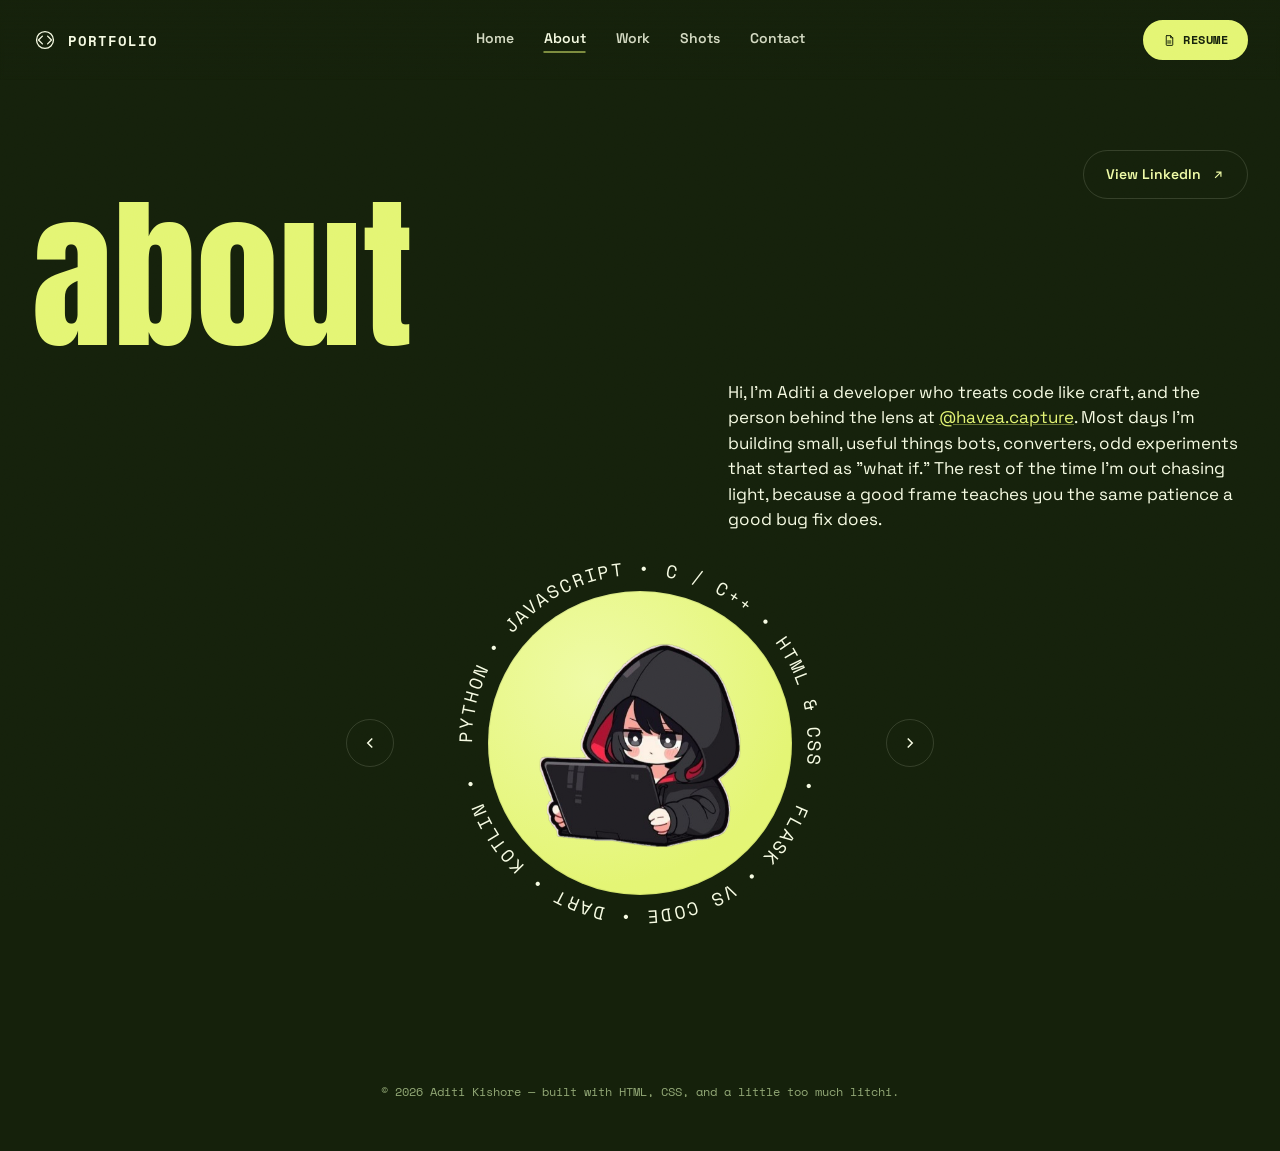
==== about.html @ 103d7bc3 "organised everything" ====
<!DOCTYPE html>
<html lang="en">
<head>
<meta charset="UTF-8">
<meta name="viewport" content="width=device-width, initial-scale=1.0">
<link rel="icon" type="image/x-icon" href="assets/img/meh.png">
<link rel="preconnect" href="https://fonts.googleapis.com">
<link rel="preconnect" href="https://fonts.gstatic.com" crossorigin>
<link href="https://fonts.googleapis.com/css2?family=Anton&family=Space+Grotesk:wght@400;500;600;700&family=Space+Mono:wght@400;700&display=swap" rel="stylesheet">
<link rel="stylesheet" href="assets/css/style.css">
<title>About</title>
</head>
<body>

<div class="grain" aria-hidden="true"></div>

<nav class="topnav">
  <div class="topnav__mark">
    <svg viewBox="0 0 40 40" fill="none"><circle cx="20" cy="20" r="13" stroke="currentColor" stroke-width="2"/><path d="M16 14 L10 20 L16 26 M24 14 L30 20 L24 26" stroke="currentColor" stroke-width="2" stroke-linecap="round" stroke-linejoin="round"/></svg>
    PORTFOLIO
  </div>
  <div class="topnav__links">
    <a href="index.html">Home</a>
    <a href="about.html" class="is-active">About</a>
    <a href="work.html">Work</a>
    <a href="shots.html">Shots</a>
    <a href="contact.html">Contact</a>
  </div>
  <div class="topnav__socials">
    <a class="btn-resume" href="https://docs.google.com/document/d/1r7RKOlferRYBcxTn3H1JUJdwgSfhiVLM/edit?usp=sharing&ouid=114316659286114498725&rtpof=true&sd=true" target="_blank" rel="noopener" aria-label="Open Resume">
      <svg viewBox="0 0 24 24" fill="none" stroke="currentColor" stroke-width="1.8" stroke-linecap="round" stroke-linejoin="round"><path d="M7 3h7l4 4v13a1 1 0 0 1-1 1H7a1 1 0 0 1-1-1V4a1 1 0 0 1 1-1Z"/><path d="M14 3v4h4"/><path d="M8.5 13h6M8.5 16.5h6"/></svg>
      <span>Resume</span>
    </a>
  </div>
</nav>

<!-- ============ ABOUT ============ -->
<section class="section section--first" id="about">
  <div class="wrap">
    <div class="about__top reveal">
      <h1 class="section__title">about</h1>
      <a class="btn-pill btn-pill--light" href="https://www.linkedin.com/in/aditi-kishore-729836320/" target="_blank" rel="noopener">
        View LinkedIn
        <svg viewBox="0 0 24 24" fill="none" stroke="currentColor" stroke-width="2"><path d="M7 17 17 7M9 7h8v8"/></svg>
      </a>
    </div>

    <p class="about__bio reveal">
      Hi, I'm Aditi a developer who treats code like craft, and the person behind the lens at
      <a href="https://www.instagram.com/havea.capture/" target="_blank" rel="noopener">@havea.capture</a>.
      Most days I'm building small, useful things bots, converters, odd experiments that started as
      "what if." The rest of the time I'm out chasing light, because a good frame teaches you the same
      patience a good bug fix does.
    </p>

    <div class="wheel-block reveal">
      <div class="wheel-arrow">
        <button class="icon-btn" onclick="toggleWheel('stack')" aria-label="Show stack">
          <svg viewBox="0 0 24 24" fill="none" stroke="currentColor" stroke-width="2"><path d="M15 18l-6-6 6-6"/></svg>
        </button>
      </div>

      <div class="wheel">
        <svg class="wheel__ring" viewBox="0 0 300 300">
          <defs><path id="ringpath" d="M 150,150 m -120,0 a 120,120 0 1,1 240,0 a 120,120 0 1,1 -240,0"/></defs>
          <text>
            <textPath id="ringtext" href="#ringpath" startOffset="0%">
              PYTHON &#x2022; JAVASCRIPT &#x2022; C / C++ &#x2022; HTML &amp; CSS &#x2022; FLASK &#x2022; VS CODE &#x2022; DART &#x2022; KOTLIN &#x2022;
            </textPath>
          </text>
        </svg>
        <div class="wheel__disc">
          <div class="wheel__icon" id="iconStack">
            <img src="assets/img/laptop.png" alt="Tech stack">
          </div>
          <div class="wheel__icon hidden" id="iconGear">
            <img src="assets/img/cameralogo.png" alt="Camera gear">
          </div>
        </div>
      </div>

      <div class="wheel-arrow">
        <button class="icon-btn" onclick="toggleWheel('gear')" aria-label="Show gear">
          <svg viewBox="0 0 24 24" fill="none" stroke="currentColor" stroke-width="2"><path d="M9 18l6-6-6-6"/></svg>
        </button>
      </div>
    </div>

    <div class="skills-pills" id="skillsPills">
      <div class="pills-group" id="pillsStack">
        <span>PYTHON</span><span>JAVASCRIPT</span><span>C / C++</span><span>HTML &amp; CSS</span><span>FLASK</span><span>VS CODE</span><span>DART</span><span>KOTLIN</span>
      </div>
      <div class="pills-group hidden" id="pillsGear">
        <span>CAMERA BODY</span><span>PRIME LENS</span><span>MANUAL FILM CAM</span><span>TRIPOD</span><span>EDITING SUITE</span><span>SNAPSEED</span>
      </div>
    </div>

  </div>
</section>

<footer>
  &copy; <span id="year"></span> Aditi Kishore &mdash; built with HTML, CSS, and a little too much litchi.
</footer>

<nav class="bottom-nav" aria-label="Mobile navigation">
  <a href="index.html" class="bottom-nav__item" data-page="home"><svg viewBox="0 0 24 24" fill="none" stroke="currentColor" stroke-width="1.8" stroke-linecap="round" stroke-linejoin="round"><path d="M3 11.5 12 4l9 7.5"/><path d="M5.5 10v9a1 1 0 0 0 1 1H9.5a1 1 0 0 0 1-1v-4.5h5V19a1 1 0 0 0 1 1h3a1 1 0 0 0 1-1v-9"/></svg><span>Home</span></a>
  <a href="about.html" class="bottom-nav__item is-active" data-page="about"><svg viewBox="0 0 24 24" fill="none" stroke="currentColor" stroke-width="1.8" stroke-linecap="round" stroke-linejoin="round"><circle cx="12" cy="8" r="3.5"/><path d="M4.5 20c1-3.6 4.2-6 7.5-6s6.5 2.4 7.5 6"/></svg><span>About</span></a>
  <a href="work.html" class="bottom-nav__item" data-page="work"><svg viewBox="0 0 24 24" fill="none" stroke="currentColor" stroke-width="1.8" stroke-linecap="round" stroke-linejoin="round"><rect x="3" y="7.5" width="18" height="12" rx="2"/><path d="M8.5 7.5V6a2 2 0 0 1 2-2h3a2 2 0 0 1 2 2v1.5"/><path d="M3 12.5h18"/></svg><span>Work</span></a>
  <a href="shots.html" class="bottom-nav__item" data-page="shots"><svg viewBox="0 0 24 24" fill="none" stroke="currentColor" stroke-width="1.8" stroke-linecap="round" stroke-linejoin="round"><rect x="3" y="7" width="18" height="13" rx="2"/><circle cx="12" cy="13.5" r="3.5"/><path d="M8.5 7 10 4.5h4L15.5 7"/></svg><span>Shots</span></a>
  <a href="contact.html" class="bottom-nav__item" data-page="contact"><svg viewBox="0 0 24 24" fill="none" stroke="currentColor" stroke-width="1.8" stroke-linecap="round" stroke-linejoin="round"><rect x="3" y="5" width="18" height="14" rx="2"/><path d="m4 6.5 8 6 8-6"/></svg><span>Contact</span></a>
  <a href="https://docs.google.com/document/d/1r7RKOlferRYBcxTn3H1JUJdwgSfhiVLM/edit?usp=sharing&ouid=114316659286114498725&rtpof=true&sd=true" target="_blank" rel="noopener" class="bottom-nav__item bottom-nav__item--resume"><svg viewBox="0 0 24 24" fill="none" stroke="currentColor" stroke-width="1.8" stroke-linecap="round" stroke-linejoin="round"><path d="M7 3h7l4 4v13a1 1 0 0 1-1 1H7a1 1 0 0 1-1-1V4a1 1 0 0 1 1-1Z"/><path d="M14 3v4h4"/><path d="M8.5 13h6M8.5 16.5h6"/></svg><span>Resume</span></a>
</nav>

<script src="assets/js/main.js"></script>
</body>
</html>
---- assets/css/style.css ----
:root{
  --ink:#15210B;
  --ink-soft:#1D2C12;
  --ink-line:rgba(246,251,227,0.14);
  --lime:#E4F574;
  --lime-pale:#EFFBA6;
  --cream:#F6FBE3;
  --sage:#92A876;
  --radius-lg:28px;
  --radius-md:16px;
  --maxw:1280px;
  --ease:cubic-bezier(.16,.84,.32,1);
  --bottom-nav-h:76px;
}

*{box-sizing:border-box;}
html{scroll-behavior:smooth;}
body{
  margin:0;
  background:var(--ink);
  color:var(--cream);
  font-family:'Space Grotesk',sans-serif;
  font-size:16px;
  line-height:1.5;
  overflow-x:hidden;
}
h1,h2,h3{margin:0;font-family:'Anton',sans-serif;font-weight:400;letter-spacing:0.5px;text-transform:lowercase;}
p{margin:0;}
a{color:inherit;text-decoration:none;}
ul{margin:0;padding:0;list-style:none;}
button{font-family:inherit;border:none;background:none;cursor:pointer;color:inherit;}
img{max-width:100%;display:block;}

.mono{font-family:'Space Mono',monospace;}

/* ---------- focus ---------- */
a:focus-visible, button:focus-visible{
  outline:2px solid var(--lime);
  outline-offset:3px;
  border-radius:4px;
}

/* ---------- grain overlay ---------- */
.grain{
  position:fixed;inset:0;pointer-events:none;z-index:999;opacity:0.05;mix-blend-mode:overlay;
  background-image:url("data:image/svg+xml,%3Csvg xmlns='http://www.w3.org/2000/svg' width='120' height='120'%3E%3Cfilter id='n'%3E%3CfeTurbulence type='fractalNoise' baseFrequency='0.9' numOctaves='2' stitchTiles='stitch'/%3E%3C/filter%3E%3Crect width='100%25' height='100%25' filter='url(%23n)'/%3E%3C/svg%3E");
}

/* ---------- layout helpers ---------- */
.wrap{max-width:var(--maxw);margin:0 auto;padding:0 32px;}
.eyebrow{
  display:inline-flex;align-items:center;gap:8px;
  font-family:'Space Mono',monospace;font-size:12px;letter-spacing:2px;text-transform:uppercase;
  color:var(--sage);
}
.cursor{display:inline-block;width:8px;height:14px;background:var(--lime);animation:blink 1.1s steps(2) infinite;}
@keyframes blink{50%{opacity:0;}}

.btn-pill{
  display:inline-flex;align-items:center;gap:10px;
  padding:13px 22px;border-radius:999px;
  border:1px solid currentColor;
  font-family:'Space Grotesk',sans-serif;font-weight:600;font-size:14px;
  transition:background .25s var(--ease), color .25s var(--ease);
  white-space:nowrap;
}
.btn-pill svg{width:14px;height:14px;flex:none;transition:transform .25s var(--ease);}
.btn-pill:hover svg{transform:translate(2px,-2px);}

.btn-pill--dark{color:var(--ink);border-color:var(--ink);}
.btn-pill--dark:hover{background:var(--ink);color:var(--lime-pale);}
.btn-pill--light{color:var(--lime-pale);border-color:var(--ink-line);}
.btn-pill--light:hover{background:var(--lime-pale);color:var(--ink);border-color:var(--lime-pale);}

.icon-btn{
  width:46px;height:46px;border-radius:50%;
  display:inline-flex;align-items:center;justify-content:center;
  border:1px solid currentColor;
  transition:transform .25s var(--ease), background .25s var(--ease), color .25s var(--ease);
}
.icon-btn svg{width:18px;height:18px;}
.icon-btn:hover{transform:translateY(-3px);}

/* ---------- reveal on scroll ---------- */
.reveal{opacity:0;transform:translateY(24px);transition:opacity .7s var(--ease), transform .7s var(--ease);}
.reveal.in-view{opacity:1;transform:translateY(0);}

@media (prefers-reduced-motion: reduce){
  .reveal{opacity:1;transform:none;transition:none;}
  .cursor{animation:none;}
  *{scroll-behavior:auto !important;}
}

/* ====================== NAV (top, desktop) ====================== */
.topnav{
  position:fixed;top:0;left:0;right:0;z-index:100;
  display:flex;align-items:center;justify-content:space-between;
  padding:20px 32px;
  background:linear-gradient(to bottom, rgba(21,33,11,0.92), rgba(21,33,11,0));
  backdrop-filter:blur(2px);
}
.topnav__mark{display:flex;align-items:center;gap:10px;font-family:'Space Mono',monospace;font-size:14px;font-weight:700;letter-spacing:1px;}
.topnav__mark svg{width:26px;height:26px;}
.topnav__links{
  display:flex;gap:30px;font-size:14px;font-weight:600;
  position:absolute;left:50%;top:50%;
  transform:translate(-50%,-50%);
}
.topnav__links a{position:relative;padding-bottom:4px;color:var(--cream);opacity:0.85;}
.topnav__links a:hover, .topnav__links a.is-active{opacity:1;}
.topnav__links a::after{
  content:'';position:absolute;left:0;bottom:0;width:0;height:1px;background:var(--lime);
  transition:width .25s var(--ease);
}
.topnav__links a:hover::after, .topnav__links a.is-active::after{width:100%;}
.topnav__socials{display:flex;gap:10px;align-items:center;}
.topnav__socials .icon-btn{width:36px;height:36px;border-color:var(--ink-line);}
.topnav__socials .icon-btn svg{width:15px;height:15px;}
.topnav__socials .icon-btn:hover{background:var(--lime);color:var(--ink);border-color:var(--lime);}

/* ---------- resume button (top, desktop) ---------- */
.btn-resume{
  display:inline-flex;align-items:center;gap:7px;
  padding:9px 18px;border-radius:999px;
  background:var(--lime);
  color:var(--ink);
  border:2px solid var(--lime);
  font-family:'Space Mono',monospace;font-size:12px;font-weight:700;
  letter-spacing:0.5px;text-transform:uppercase;white-space:nowrap;
  animation:pulse-glow 2.2s ease-in-out infinite;
  transition:background .2s var(--ease), color .2s var(--ease), transform .2s var(--ease), box-shadow .2s var(--ease);
}
.btn-resume:hover{
  background:var(--ink);
  color:var(--lime);
  transform:translateY(-2px);
  animation:none;
  box-shadow:0 0 0 3px rgba(228,245,116,0.4);
}
.btn-resume svg{width:13px;height:13px;flex:none;}
@keyframes pulse-glow{
  0%,100%{box-shadow:0 0 0 0 rgba(228,245,116,0.6);}
  50%{box-shadow:0 0 0 8px rgba(228,245,116,0);}
}

@media (max-width:860px){
  .topnav__links{display:none;}
  .topnav .btn-resume{display:none;}
}

/* ====================== BOTTOM APP NAV (mobile) ====================== */
.bottom-nav{
  display:none;
  position:fixed;bottom:0;left:0;right:0;z-index:200;
  background:var(--ink-soft);
  border-top:1px solid var(--ink-line);
  padding:8px 4px calc(8px + env(safe-area-inset-bottom));
  align-items:stretch;
  justify-content:space-between;
  box-shadow:0 -8px 24px rgba(0,0,0,0.25);
}
.bottom-nav__item{
  flex:1;
  display:flex;flex-direction:column;align-items:center;justify-content:center;
  gap:4px;padding:6px 2px;margin:0 2px;
  border-radius:14px;
  color:var(--sage);
  font-family:'Space Mono',monospace;font-size:9.5px;letter-spacing:0.3px;text-transform:uppercase;
  transition:color .2s var(--ease), background .2s var(--ease);
}
.bottom-nav__item svg{width:21px;height:21px;transition:transform .2s var(--ease);}
.bottom-nav__item:active svg{transform:scale(0.88);}
.bottom-nav__item.is-active{color:var(--lime);background:rgba(228,245,116,0.08);}
.bottom-nav__item--resume{color:var(--ink);background:var(--lime);}
.bottom-nav__item--resume:active{background:var(--lime-pale);}

@media (max-width:860px){
  .bottom-nav{display:flex;}
  body{padding-bottom:var(--bottom-nav-h);}
}

/* ====================== PANEL (hero & contact) ====================== */
.page-pad{padding:96px 18px 0;}
.panel{
  max-width:var(--maxw);margin:0 auto;
  background:linear-gradient(135deg, var(--lime-pale) 0%, var(--lime) 100%);
  border-radius:var(--radius-lg);
  position:relative;overflow:hidden;
  color:var(--ink);
}
.panel__lines{
  position:absolute;inset:0;opacity:0.5;pointer-events:none;
  background:repeating-linear-gradient(115deg, rgba(21,33,11,0.05) 0 2px, transparent 2px 60px);
}

/* ---- hero ---- */
.hero{position:relative;padding:64px 56px 24px;min-height:680px;display:flex;flex-direction:column;justify-content:space-between;gap:40px;}
.hero__ghost{
  position:absolute;top:40%;left:0;width:200%;white-space:nowrap;z-index:1;
  font-family:'Anton',sans-serif;font-size:9vw;line-height:1;color:var(--ink);opacity:0.05;
  animation:drift 30s linear infinite;
}
@keyframes drift{from{transform:translateX(0);}to{transform:translateX(-50%);}}
.hero__head{position:relative;z-index:2;text-align:center;}
.hero__title{font-size:clamp(40px, 8.2vw, 116px);line-height:0.92;white-space:nowrap;text-transform:uppercase;}

.hero__photo{
  position:absolute;
  top:30%;left:50%;
  transform:translateX(-50%);
  height:600px;
  z-index:4;
  pointer-events:none;
}
.hero__photo img{height:100%;width:auto;display:block;filter:drop-shadow(0 25px 35px rgba(21,33,11,0.35));}
.hero__photo__tag{
  position:absolute;left:50%;bottom:36px;transform:translateX(-50%);
  background:var(--ink);color:var(--lime);
  font-family:'Space Mono',monospace;font-size:10px;letter-spacing:1px;
  padding:6px 14px;border-radius:999px;white-space:nowrap;z-index:5;
}
@media (max-width:720px){
  .hero__title{white-space:normal;font-size:clamp(40px,13vw,64px);}
  .hero__photo{position:relative;top:auto;left:auto;transform:none;height:260px;margin:14px auto 0;}
  .hero__photo__tag{bottom:8px;}
}
.hero__row{position:relative;z-index:2;display:flex;justify-content:space-between;align-items:flex-end;gap:40px;flex-wrap:wrap;}
.hero__intro{max-width:260px;font-size:15px;}
.hero__intro strong{display:block;margin-bottom:10px;font-family:'Space Mono',monospace;font-size:12px;text-transform:uppercase;letter-spacing:1.5px;}
.hero__socials{display:flex;gap:10px;margin-top:18px;}
.hero__socials .icon-btn{width:40px;height:40px;border-color:var(--ink);}
.hero__socials .icon-btn:hover{background:var(--ink);color:var(--lime);}
.hero__right{display:flex;flex-direction:column;align-items:flex-end;gap:18px;}
.hero__tagline{max-width:280px;font-size:15px;text-align:right;}
.hero__scroll{
  width:48px;height:48px;border-radius:50%;background:var(--ink);color:var(--lime);
  display:flex;align-items:center;justify-content:center;flex:none;
  animation:bob 2.4s ease-in-out infinite;
}
@keyframes bob{0%,100%{transform:translateY(0);}50%{transform:translateY(6px);}}
.hero__scroll svg{width:18px;height:18px;}

.panel-nav{
  display:flex;justify-content:center;gap:48px;
  padding:30px 0 8px;flex-wrap:wrap;
}
.panel-nav a{font-size:14px;font-weight:600;color:var(--cream);opacity:0.8;}
.panel-nav a:hover{opacity:1;color:var(--lime-pale);}

@media (max-width:720px){
  .hero{padding:44px 26px 16px;}
  .hero__row{flex-direction:column;align-items:flex-start;}
  .hero__right{align-items:flex-start;}
  .hero__tagline{text-align:left;}
}

/* ====================== SECTIONS (dark) ====================== */
.section{padding:130px 0 0;}
.section--first{padding-top:150px;}
.section__head{
  display:flex;justify-content:space-between;align-items:flex-start;gap:40px;flex-wrap:wrap;
  margin-bottom:64px;
}
.section__title{font-size:clamp(90px,13vw,180px);color:var(--lime);}
.section__desc{max-width:360px;font-size:15px;color:var(--sage);text-align:right;}
.section__head--alt .section__desc{text-align:left;}
@media (max-width:720px){
  .section{padding:90px 0 0;}
  .section--first{padding-top:110px;}
  .section__desc{text-align:left;}
}

/* ---------- about ---------- */
.about__top{display:flex;justify-content:space-between;align-items:flex-start;gap:30px;flex-wrap:wrap;margin-bottom:10px;}
.about__bio{max-width:520px;margin-left:auto;font-size:17px;color:var(--cream); margin-top:-30px;}
.about__bio a{color:var(--lime);text-decoration:underline;text-decoration-color:rgba(228,245,116,0.4);}

.wheel-block{display:flex;align-items:center;justify-content:center;gap:36px;flex-wrap:wrap;padding-bottom:90px;}
.wheel-arrow{flex:none;}
.wheel-arrow .icon-btn{width:48px;height:48px;border-color:var(--ink-line);}
.wheel-arrow .icon-btn:hover{background:var(--lime);color:var(--ink);border-color:var(--lime);}

.wheel{position:relative;width:420px;height:420px;flex:none;}
.wheel__ring{width:100%;height:100%;animation:spin 22s linear infinite;}
@keyframes spin{to{transform:rotate(360deg);}}
.wheel__ring text{
  font-family:'Space Mono',monospace;font-size:13px;letter-spacing:1.5px;fill:var(--cream);
}
.wheel__disc{
  position:absolute;inset:58px;border-radius:50%;
  background:radial-gradient(circle at 35% 30%, var(--lime-pale), var(--lime) 70%);
  display:flex;align-items:center;justify-content:center;
  overflow:hidden;
  box-shadow:inset 0 0 0 1px rgba(21,33,11,0.08);
}
.wheel__icon{width:78%;height:78%;display:flex;align-items:center;justify-content:center;transition:opacity .3s var(--ease), transform .3s var(--ease);}
.wheel__icon img{width:100%;height:100%;object-fit:contain;}
.wheel__icon.hidden{opacity:0;transform:scale(.7);position:absolute;}

/* ---------- skills pills (mobile only, shown below the wheel) ---------- */
.skills-pills{display:none;width:100%;justify-content:center;margin-top:-40px;}
.pills-group{display:flex;flex-wrap:wrap;justify-content:center;gap:10px;}
.pills-group.hidden{display:none;}
.skills-pills span{
  font-family:'Space Mono',monospace;font-size:12px;letter-spacing:0.5px;
  color:var(--cream);border:1px solid var(--ink-line);
  padding:9px 16px;border-radius:999px;background:var(--ink-soft);
  white-space:nowrap;
}

/* ---------- work ---------- */
.work-list{border-top:1px solid var(--ink-line);}
.work-item{
  display:grid;grid-template-columns:120px 1fr auto;gap:30px;align-items:center;
  padding:42px 0;border-bottom:1px solid var(--ink-line);
}
.work-item__tag{font-family:'Space Mono',monospace;font-size:13px;color:var(--lime);letter-spacing:1px;}
.work-item__title{font-family:'Anton',sans-serif;font-size:26px;text-transform:none;margin-bottom:8px;}
.work-item__desc{font-size:14px;color:var(--sage);max-width:520px;}
.work-item__stack{display:flex;gap:8px;margin-top:10px;flex-wrap:wrap;}
.work-item__stack span{font-family:'Space Mono',monospace;font-size:11px;color:var(--sage);border:1px solid var(--ink-line);padding:4px 9px;border-radius:999px;}
@media (max-width:720px){
  .work-item{grid-template-columns:1fr;gap:14px;}
  .work-item__cta{justify-self:start;}
}

/* ---------- shots ---------- */
.shots-track-wrap{position:relative;}
.shots-track{
  display:flex;gap:20px;overflow-x:auto;scroll-snap-type:x mandatory;
  padding-bottom:10px;scrollbar-width:none;
}
.shots-track::-webkit-scrollbar{display:none;}
.shot{
  flex:none;width:280px;height:340px;scroll-snap-align:start;
  border-radius:var(--radius-md);position:relative;overflow:hidden;
  display:flex;align-items:flex-end;padding:18px;
  border:1px dashed var(--ink-line);
}
.shot::after{content:'';position:absolute;inset:0;background:linear-gradient(to top, rgba(21,33,11,0.65), transparent 55%);}
.shot__label{position:relative;z-index:1;font-family:'Space Mono',monospace;font-size:12px;color:var(--cream);letter-spacing:1px;}
.shot__icon{position:absolute;top:18px;left:18px;width:22px;height:22px;color:rgba(246,251,227,0.55);z-index:1;}
.shots-controls{display:flex;justify-content:flex-end;gap:10px;margin-top:24px;}
.shots-controls .icon-btn{width:44px;height:44px;border-color:var(--ink-line);}
.shots-controls .icon-btn:hover{background:var(--lime);color:var(--ink);border-color:var(--lime);}
.shots-note{
  margin-top:20px;font-family:'Space Mono',monospace;font-size:12px;color:var(--sage);
}

/* ====================== CONTACT PANEL ====================== */
.contact{padding:80px 56px;text-align:center;display:flex;flex-direction:column;align-items:center;gap:24px;}
.contact__title{font-size:clamp(46px,9vw,108px);line-height:0.95;}
.contact__sub{max-width:480px;font-size:16px;}
.contact__row{display:flex;gap:16px;flex-wrap:wrap;justify-content:center;margin-top:10px;}
.contact__row .icon-btn{width:54px;height:54px;border-color:var(--ink);}
.contact__row .icon-btn:hover{background:var(--ink);color:var(--lime);}
.contact__email{
  font-family:'Space Mono',monospace;font-size:14px;border-bottom:1px solid var(--ink);padding-bottom:3px;
}
@media (max-width:720px){.contact{padding:60px 26px;}}

footer{
  text-align:center;padding:40px 20px 50px;
  font-family:'Space Mono',monospace;font-size:12px;color:var(--sage);
}
footer a{text-decoration:underline;text-decoration-color:var(--ink-line);}

@media (max-width:720px){
  .wheel{width:240px;height:240px;}
  .wheel__ring{display:none;}
  .wheel__disc{inset:0;}
  .wheel-block{gap:14px;row-gap:26px;padding-bottom:50px;}
  .wheel-arrow .icon-btn{width:40px;height:40px;}
  .skills-pills{display:flex;max-width:300px;margin:0 auto;}
  .about__bio{margin-left:0;margin-top:0;max-width:100%;font-size:15.5px;}
  .about__top{margin-bottom:36px;}
}

@media (max-width:420px){
  .wheel{width:200px;height:200px;}
  .wheel-block{gap:8px;}
  .skills-pills{max-width:250px;margin:0 auto;}
  .skills-pills span{font-size:11px;padding:8px 13px;}
}
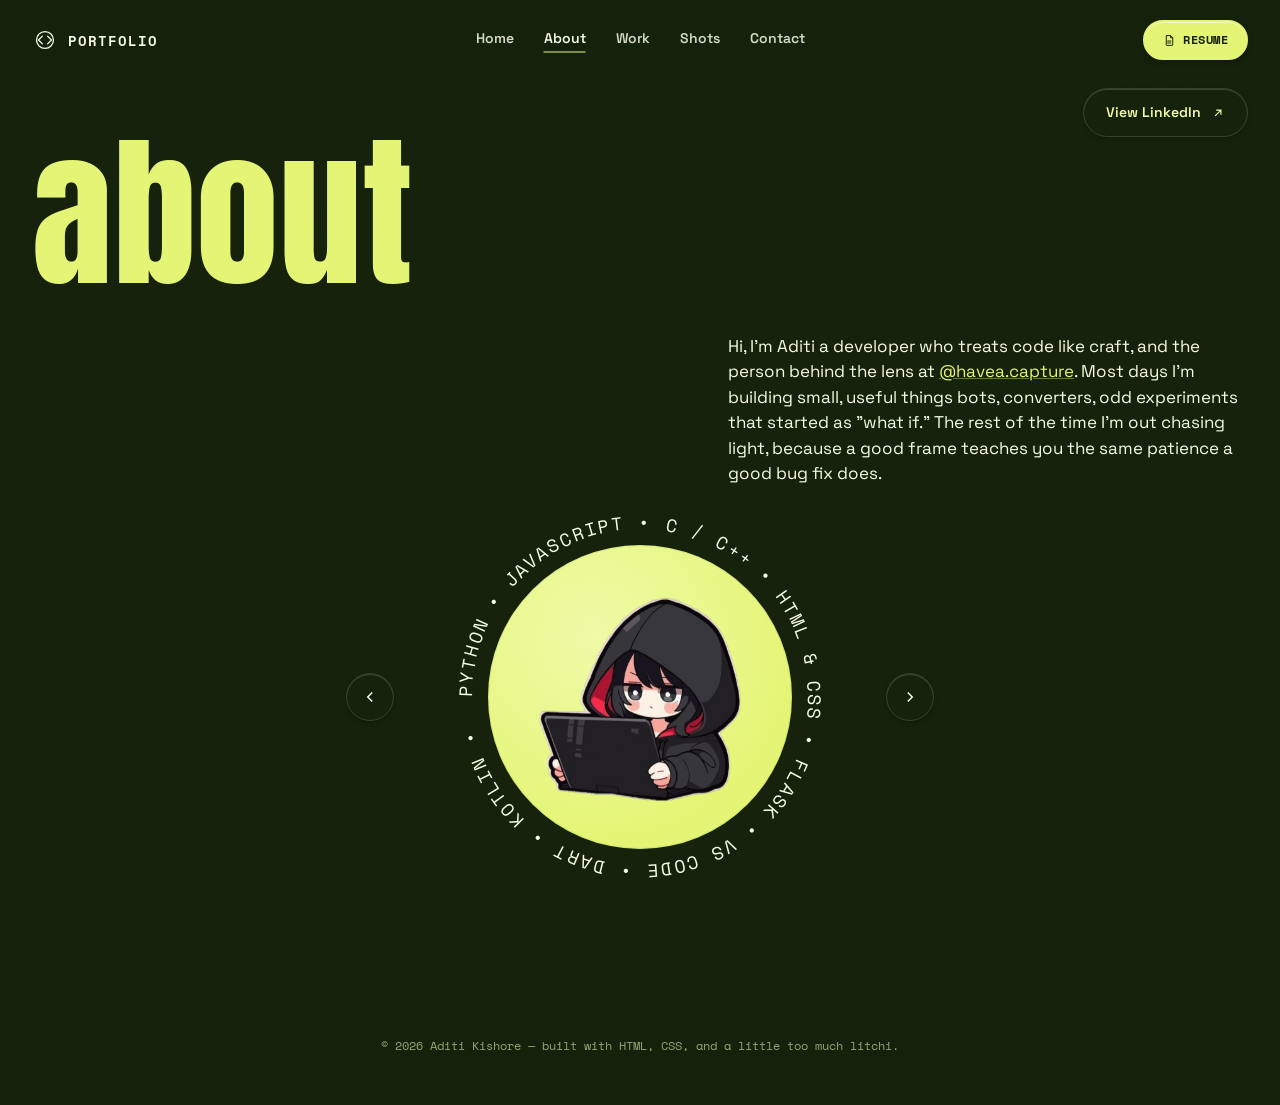
==== commit c669e990: "changed nav bar and addedd gradiant in camera" ====
--- a/about.html
+++ b/about.html
@@ -27,7 +27,11 @@
     <a href="contact.html">Contact</a>
   </div>
   <div class="topnav__socials">
-    <a class="btn-resume" href="https://docs.google.com/document/d/1r7RKOlferRYBcxTn3H1JUJdwgSfhiVLM/edit?usp=sharing&ouid=114316659286114498725&rtpof=true&sd=true" target="_blank" rel="noopener" aria-label="Open Resume">
+    <a  class="btn-resume"
+  href="./assets/docs/Aditi_Kishore_Resume.pdf"
+  target="_blank"
+  rel="noopener noreferrer"
+  aria-label="Open Resume">
       <svg viewBox="0 0 24 24" fill="none" stroke="currentColor" stroke-width="1.8" stroke-linecap="round" stroke-linejoin="round"><path d="M7 3h7l4 4v13a1 1 0 0 1-1 1H7a1 1 0 0 1-1-1V4a1 1 0 0 1 1-1Z"/><path d="M14 3v4h4"/><path d="M8.5 13h6M8.5 16.5h6"/></svg>
       <span>Resume</span>
     </a>
@@ -55,7 +59,7 @@
 
     <div class="wheel-block reveal">
       <div class="wheel-arrow">
-        <button class="icon-btn" onclick="toggleWheel('stack')" aria-label="Show stack">
+        <button class="icon-btn" onclick="toggleWheel()" aria-label="Show stack">
           <svg viewBox="0 0 24 24" fill="none" stroke="currentColor" stroke-width="2"><path d="M15 18l-6-6 6-6"/></svg>
         </button>
       </div>
@@ -80,7 +84,7 @@
       </div>
 
       <div class="wheel-arrow">
-        <button class="icon-btn" onclick="toggleWheel('gear')" aria-label="Show gear">
+        <button class="icon-btn" onclick="toggleWheel()" aria-label="Show gear">
           <svg viewBox="0 0 24 24" fill="none" stroke="currentColor" stroke-width="2"><path d="M9 18l6-6-6-6"/></svg>
         </button>
       </div>
@@ -103,14 +107,32 @@
 </footer>
 
 <nav class="bottom-nav" aria-label="Mobile navigation">
-  <a href="index.html" class="bottom-nav__item" data-page="home"><svg viewBox="0 0 24 24" fill="none" stroke="currentColor" stroke-width="1.8" stroke-linecap="round" stroke-linejoin="round"><path d="M3 11.5 12 4l9 7.5"/><path d="M5.5 10v9a1 1 0 0 0 1 1H9.5a1 1 0 0 0 1-1v-4.5h5V19a1 1 0 0 0 1 1h3a1 1 0 0 0 1-1v-9"/></svg><span>Home</span></a>
-  <a href="about.html" class="bottom-nav__item is-active" data-page="about"><svg viewBox="0 0 24 24" fill="none" stroke="currentColor" stroke-width="1.8" stroke-linecap="round" stroke-linejoin="round"><circle cx="12" cy="8" r="3.5"/><path d="M4.5 20c1-3.6 4.2-6 7.5-6s6.5 2.4 7.5 6"/></svg><span>About</span></a>
-  <a href="work.html" class="bottom-nav__item" data-page="work"><svg viewBox="0 0 24 24" fill="none" stroke="currentColor" stroke-width="1.8" stroke-linecap="round" stroke-linejoin="round"><rect x="3" y="7.5" width="18" height="12" rx="2"/><path d="M8.5 7.5V6a2 2 0 0 1 2-2h3a2 2 0 0 1 2 2v1.5"/><path d="M3 12.5h18"/></svg><span>Work</span></a>
-  <a href="shots.html" class="bottom-nav__item" data-page="shots"><svg viewBox="0 0 24 24" fill="none" stroke="currentColor" stroke-width="1.8" stroke-linecap="round" stroke-linejoin="round"><rect x="3" y="7" width="18" height="13" rx="2"/><circle cx="12" cy="13.5" r="3.5"/><path d="M8.5 7 10 4.5h4L15.5 7"/></svg><span>Shots</span></a>
-  <a href="contact.html" class="bottom-nav__item" data-page="contact"><svg viewBox="0 0 24 24" fill="none" stroke="currentColor" stroke-width="1.8" stroke-linecap="round" stroke-linejoin="round"><rect x="3" y="5" width="18" height="14" rx="2"/><path d="m4 6.5 8 6 8-6"/></svg><span>Contact</span></a>
-  <a href="https://docs.google.com/document/d/1r7RKOlferRYBcxTn3H1JUJdwgSfhiVLM/edit?usp=sharing&ouid=114316659286114498725&rtpof=true&sd=true" target="_blank" rel="noopener" class="bottom-nav__item bottom-nav__item--resume"><svg viewBox="0 0 24 24" fill="none" stroke="currentColor" stroke-width="1.8" stroke-linecap="round" stroke-linejoin="round"><path d="M7 3h7l4 4v13a1 1 0 0 1-1 1H7a1 1 0 0 1-1-1V4a1 1 0 0 1 1-1Z"/><path d="M14 3v4h4"/><path d="M8.5 13h6M8.5 16.5h6"/></svg><span>Resume</span></a>
+  <a href="index.html" class="bottom-nav__item" data-page="home">
+    <span class="icon-circle"><svg viewBox="0 0 24 24" fill="none" stroke="currentColor" stroke-width="1.8" stroke-linecap="round" stroke-linejoin="round"><path d="M4 11.5 12 4l8 7.5"/><path d="M6.5 10.5V19h11v-8.5"/><path d="M10 19v-4.5h4V19"/></svg></span>
+    <span>Home</span>
+  </a>
+  <a href="about.html" class="bottom-nav__item is-active" data-page="about">
+    <span class="icon-circle"><svg viewBox="0 0 24 24" fill="none" stroke="currentColor" stroke-width="1.8" stroke-linecap="round" stroke-linejoin="round"><circle cx="12" cy="8" r="3.5"/><path d="M4.5 20c1-3.6 4.2-6 7.5-6s6.5 2.4 7.5 6"/></svg></span>
+    <span>About</span>
+  </a>
+  <a href="work.html" class="bottom-nav__item" data-page="work">
+    <span class="icon-circle"><svg viewBox="0 0 24 24" fill="none" stroke="currentColor" stroke-width="1.8" stroke-linecap="round" stroke-linejoin="round"><rect x="3" y="7.5" width="18" height="12" rx="2"/><path d="M8.5 7.5V6a2 2 0 0 1 2-2h3a2 2 0 0 1 2 2v1.5"/><path d="M3 12.5h18"/></svg></span>
+    <span>Work</span>
+  </a>
+  <a href="shots.html" class="bottom-nav__item" data-page="shots">
+    <span class="icon-circle"><svg viewBox="0 0 24 24" fill="none" stroke="currentColor" stroke-width="1.8" stroke-linecap="round" stroke-linejoin="round"><rect x="3" y="7" width="18" height="13" rx="2"/><circle cx="12" cy="13.5" r="3.5"/><path d="M8.5 7 10 4.5h4L15.5 7"/></svg></span>
+    <span>Shots</span>
+  </a>
+  <a href="contact.html" class="bottom-nav__item" data-page="contact">
+    <span class="icon-circle"><svg viewBox="0 0 24 24" fill="none" stroke="currentColor" stroke-width="1.8" stroke-linecap="round" stroke-linejoin="round"><rect x="3" y="5" width="18" height="14" rx="2"/><path d="m4 6.5 8 6 8-6"/></svg></span>
+    <span>Contact</span>
+  </a>
+  <a href="./assets/docs/Aditi_Kishore_Resume.pdf" target="_blank" rel="noopener" class="bottom-nav__item bottom-nav__item--resume">
+    <span class="icon-circle"><svg viewBox="0 0 24 24" fill="none" stroke="currentColor" stroke-width="1.8" stroke-linecap="round" stroke-linejoin="round"><path d="M7 3h7l4 4v13a1 1 0 0 1-1 1H7a1 1 0 0 1-1-1V4a1 1 0 0 1 1-1Z"/><path d="M14 3v4h4"/><path d="M8.5 13h6M8.5 16.5h6"/></svg></span>
+    <span>Resume</span>
+  </a>
 </nav>
 
 <script src="assets/js/main.js"></script>
 </body>
-</html>
+</html>
--- a/assets/css/style.css
+++ b/assets/css/style.css
@@ -10,10 +10,10 @@
   --radius-md:16px;
   --maxw:1280px;
   --ease:cubic-bezier(.16,.84,.32,1);
-  --bottom-nav-h:76px;
-}
-
-*{box-sizing:border-box;}
+  --bottom-nav-h:96px;
+}
+
+*{box-sizing:border-box;-webkit-tap-highlight-color:transparent;}
 html{scroll-behavior:smooth;}
 body{
   margin:0;
@@ -61,9 +61,12 @@
   padding:13px 22px;border-radius:999px;
   border:1px solid currentColor;
   font-family:'Space Grotesk',sans-serif;font-weight:600;font-size:14px;
-  transition:background .25s var(--ease), color .25s var(--ease);
+  box-shadow:0 1px 0 rgba(255,255,255,0.15) inset, 0 2px 5px rgba(0,0,0,0.15);
+  transition:background .25s var(--ease), color .25s var(--ease), box-shadow .25s var(--ease), transform .25s var(--ease);
   white-space:nowrap;
 }
+.btn-pill:hover{transform:translateY(-2px);}
+.btn-pill:active{transform:translateY(0);box-shadow:0 1px 3px rgba(0,0,0,0.25) inset;}
 .btn-pill svg{width:14px;height:14px;flex:none;transition:transform .25s var(--ease);}
 .btn-pill:hover svg{transform:translate(2px,-2px);}
 
@@ -76,10 +79,12 @@
   width:46px;height:46px;border-radius:50%;
   display:inline-flex;align-items:center;justify-content:center;
   border:1px solid currentColor;
-  transition:transform .25s var(--ease), background .25s var(--ease), color .25s var(--ease);
+  box-shadow:0 1px 0 rgba(255,255,255,0.15) inset, 0 2px 4px rgba(0,0,0,0.18);
+  transition:transform .25s var(--ease), background .25s var(--ease), color .25s var(--ease), box-shadow .25s var(--ease);
 }
 .icon-btn svg{width:18px;height:18px;}
-.icon-btn:hover{transform:translateY(-3px);}
+.icon-btn:hover{transform:translateY(-3px);box-shadow:0 1px 0 rgba(255,255,255,0.2) inset, 0 6px 12px rgba(0,0,0,0.25);}
+.icon-btn:active{transform:translateY(0);box-shadow:0 1px 3px rgba(0,0,0,0.3) inset;}
 
 /* ---------- reveal on scroll ---------- */
 .reveal{opacity:0;transform:translateY(24px);transition:opacity .7s var(--ease), transform .7s var(--ease);}
@@ -127,6 +132,7 @@
   border:2px solid var(--lime);
   font-family:'Space Mono',monospace;font-size:12px;font-weight:700;
   letter-spacing:0.5px;text-transform:uppercase;white-space:nowrap;
+  box-shadow:0 1px 0 rgba(255,255,255,0.5) inset, 0 3px 6px rgba(0,0,0,0.2);
   animation:pulse-glow 2.2s ease-in-out infinite;
   transition:background .2s var(--ease), color .2s var(--ease), transform .2s var(--ease), box-shadow .2s var(--ease);
 }
@@ -137,6 +143,7 @@
   animation:none;
   box-shadow:0 0 0 3px rgba(228,245,116,0.4);
 }
+.btn-resume:active{transform:translateY(0);}
 .btn-resume svg{width:13px;height:13px;flex:none;}
 @keyframes pulse-glow{
   0%,100%{box-shadow:0 0 0 0 rgba(228,245,116,0.6);}
@@ -148,31 +155,116 @@
   .topnav .btn-resume{display:none;}
 }
 
-/* ====================== BOTTOM APP NAV (mobile) ====================== */
+/* ====================== BOTTOM APP NAV (mobile, filmstrip style) ====================== */
 .bottom-nav{
   display:none;
-  position:fixed;bottom:0;left:0;right:0;z-index:200;
-  background:var(--ink-soft);
-  border-top:1px solid var(--ink-line);
-  padding:8px 4px calc(8px + env(safe-area-inset-bottom));
+  position:fixed;
+  left:50%;
+  bottom:calc(18px + env(safe-area-inset-bottom));
+  transform:translateX(-50%);
+  z-index:200;
+  width:max-content;
+  max-width:calc(100vw - 32px);
+  background:linear-gradient(180deg, #223016 0%, var(--ink-soft) 100%);
+  border:3px solid rgba(246,251,227,0.4);
+  border-radius:4px;
+  padding:13px 0;
   align-items:stretch;
-  justify-content:space-between;
-  box-shadow:0 -8px 24px rgba(0,0,0,0.25);
-}
+  justify-content:center;
+  gap:0;
+  box-shadow:
+    0 10px 18px rgba(0,0,0,0.3),
+    0 22px 44px rgba(0,0,0,0.35),
+    0 1px 0 rgba(246,251,227,0.06) inset,
+    0 -1px 6px rgba(0,0,0,0.35) inset;
+}
+/* sprocket-hole perforations, film-strip style (top & bottom edges only) */
+.bottom-nav::before,
+.bottom-nav::after{
+  content:'';
+  position:absolute;
+  left:8px;right:8px;
+  height:8px;
+  background-image:url("data:image/svg+xml,%3Csvg xmlns='http://www.w3.org/2000/svg' width='14' height='8' viewBox='0 0 14 8'%3E%3Crect x='2' y='1' width='8' height='6' rx='2' ry='2' fill='%23F6FBE3' fill-opacity='0.85'/%3E%3C/svg%3E");
+  background-repeat:repeat-x;
+  background-size:14px 8px;
+}
+.bottom-nav::before{top:3px;}
+.bottom-nav::after{bottom:3px;}
 .bottom-nav__item{
-  flex:1;
+  position:relative;
+  flex:none;
+  width:56px;
   display:flex;flex-direction:column;align-items:center;justify-content:center;
-  gap:4px;padding:6px 2px;margin:0 2px;
-  border-radius:14px;
+  gap:4px;
+  padding:4px 4px;
+  border-radius:0;
+  border-top:3px solid rgba(246,251,227,0.4);
+  border-bottom:3px solid rgba(246,251,227,0.4);
+  border-right:3px solid rgba(246,251,227,0.4);
   color:var(--sage);
-  font-family:'Space Mono',monospace;font-size:9.5px;letter-spacing:0.3px;text-transform:uppercase;
-  transition:color .2s var(--ease), background .2s var(--ease);
-}
-.bottom-nav__item svg{width:21px;height:21px;transition:transform .2s var(--ease);}
-.bottom-nav__item:active svg{transform:scale(0.88);}
-.bottom-nav__item.is-active{color:var(--lime);background:rgba(228,245,116,0.08);}
-.bottom-nav__item--resume{color:var(--ink);background:var(--lime);}
-.bottom-nav__item--resume:active{background:var(--lime-pale);}
+  -webkit-tap-highlight-color:transparent;
+  outline:none;
+  user-select:none;
+  transition:color .25s var(--ease), background .25s var(--ease);
+}
+.bottom-nav__item:first-child{
+  border-top-left-radius:2px;
+  border-bottom-left-radius:2px;
+}
+.bottom-nav__item:last-child{
+  border-right:none;
+  border-top-right-radius:2px;
+  border-bottom-right-radius:2px;
+}
+.bottom-nav__item .icon-circle{
+  width:32px;height:26px;
+  display:flex;align-items:center;justify-content:center;
+  border-radius:8px;
+  background:rgba(246,251,227,0.05);
+  border:1px solid rgba(246,251,227,0.08);
+  box-shadow:
+    0 1px 0 rgba(246,251,227,0.08) inset,
+    0 -2px 3px rgba(0,0,0,0.3) inset,
+    0 2px 4px rgba(0,0,0,0.25);
+  transition:background .25s var(--ease), color .25s var(--ease), transform .3s var(--ease), box-shadow .3s var(--ease), border-radius .3s var(--ease);
+}
+.bottom-nav__item svg{width:17px;height:17px;transition:transform .2s var(--ease);}
+.bottom-nav__item span{
+  font-family:'Space Mono',monospace;font-size:8.5px;letter-spacing:0.3px;text-transform:uppercase;
+  white-space:nowrap;
+  transition:color .2s var(--ease), transform .25s var(--ease);
+}
+
+.bottom-nav__item:active .icon-circle{background:rgba(246,251,227,0.08);transform:scale(0.92);}
+.bottom-nav__item:active svg{transform:scale(0.9);}
+
+/* ---------- active item: bigger "developed frame" popping off the strip ---------- */
+.bottom-nav__item.is-active{color:var(--lime);}
+.bottom-nav__item.is-active .icon-circle{
+  color:var(--ink);
+  width:36px;height:30px;
+  border-radius:10px;
+  border-color:transparent;
+  background:linear-gradient(160deg, var(--lime-pale) 0%, var(--lime) 65%);
+  transform:translateY(-20px) scale(1.15) rotate(-2deg);
+  box-shadow:
+    0 12px 24px rgba(228,245,116,0.5),
+    0 0 0 5px var(--ink-soft),
+    0 1px 0 rgba(255,255,255,0.6) inset,
+    0 -3px 5px rgba(21,33,11,0.25) inset;
+}
+.bottom-nav__item.is-active:active .icon-circle{
+  background:var(--lime-pale);
+  transform:translateY(-20px) scale(1.1) rotate(-2deg);
+}
+.bottom-nav__item.is-active span{
+  transform:translateY(-8px);
+}
+
+.bottom-nav__item--resume{color:var(--lime);}
+.bottom-nav__item--resume .icon-circle{color:var(--lime);}
+.bottom-nav__item--resume:active .icon-circle{background:rgba(228,245,116,0.12);}
 
 @media (max-width:860px){
   .bottom-nav{display:flex;}
@@ -223,6 +315,11 @@
   .hero__title{white-space:normal;font-size:clamp(40px,13vw,64px);}
   .hero__photo{position:relative;top:auto;left:auto;transform:none;height:260px;margin:14px auto 0;}
   .hero__photo__tag{bottom:8px;}
+  .hero__photo img{
+    -webkit-mask-image:linear-gradient(to bottom, #000 70%, transparent 100%);
+    mask-image:linear-gradient(to bottom, #000 70%, transparent 100%);
+    filter:none;
+  }
 }
 .hero__row{position:relative;z-index:2;display:flex;justify-content:space-between;align-items:flex-end;gap:40px;flex-wrap:wrap;}
 .hero__intro{max-width:260px;font-size:15px;}
@@ -255,24 +352,24 @@
 }
 
 /* ====================== SECTIONS (dark) ====================== */
-.section{padding:130px 0 0;}
-.section--first{padding-top:150px;}
+.section{padding:72px 0 0;}
+.section--first{padding-top:88px;}
 .section__head{
   display:flex;justify-content:space-between;align-items:flex-start;gap:40px;flex-wrap:wrap;
-  margin-bottom:64px;
+  margin-bottom:28px;
 }
 .section__title{font-size:clamp(90px,13vw,180px);color:var(--lime);}
 .section__desc{max-width:360px;font-size:15px;color:var(--sage);text-align:right;}
 .section__head--alt .section__desc{text-align:left;}
 @media (max-width:720px){
-  .section{padding:90px 0 0;}
-  .section--first{padding-top:110px;}
+  .section{padding:60px 0 0;}
+  .section--first{padding-top:82px;}
   .section__desc{text-align:left;}
 }
 
 /* ---------- about ---------- */
 .about__top{display:flex;justify-content:space-between;align-items:flex-start;gap:30px;flex-wrap:wrap;margin-bottom:10px;}
-.about__bio{max-width:520px;margin-left:auto;font-size:17px;color:var(--cream); margin-top:-30px;}
+.about__bio{max-width:520px;margin-left:auto;font-size:17px;color:var(--cream); margin-top:-14px;}
 .about__bio a{color:var(--lime);text-decoration:underline;text-decoration-color:rgba(228,245,116,0.4);}
 
 .wheel-block{display:flex;align-items:center;justify-content:center;gap:36px;flex-wrap:wrap;padding-bottom:90px;}
@@ -381,4 +478,4 @@
   .wheel-block{gap:8px;}
   .skills-pills{max-width:250px;margin:0 auto;}
   .skills-pills span{font-size:11px;padding:8px 13px;}
-}
+}
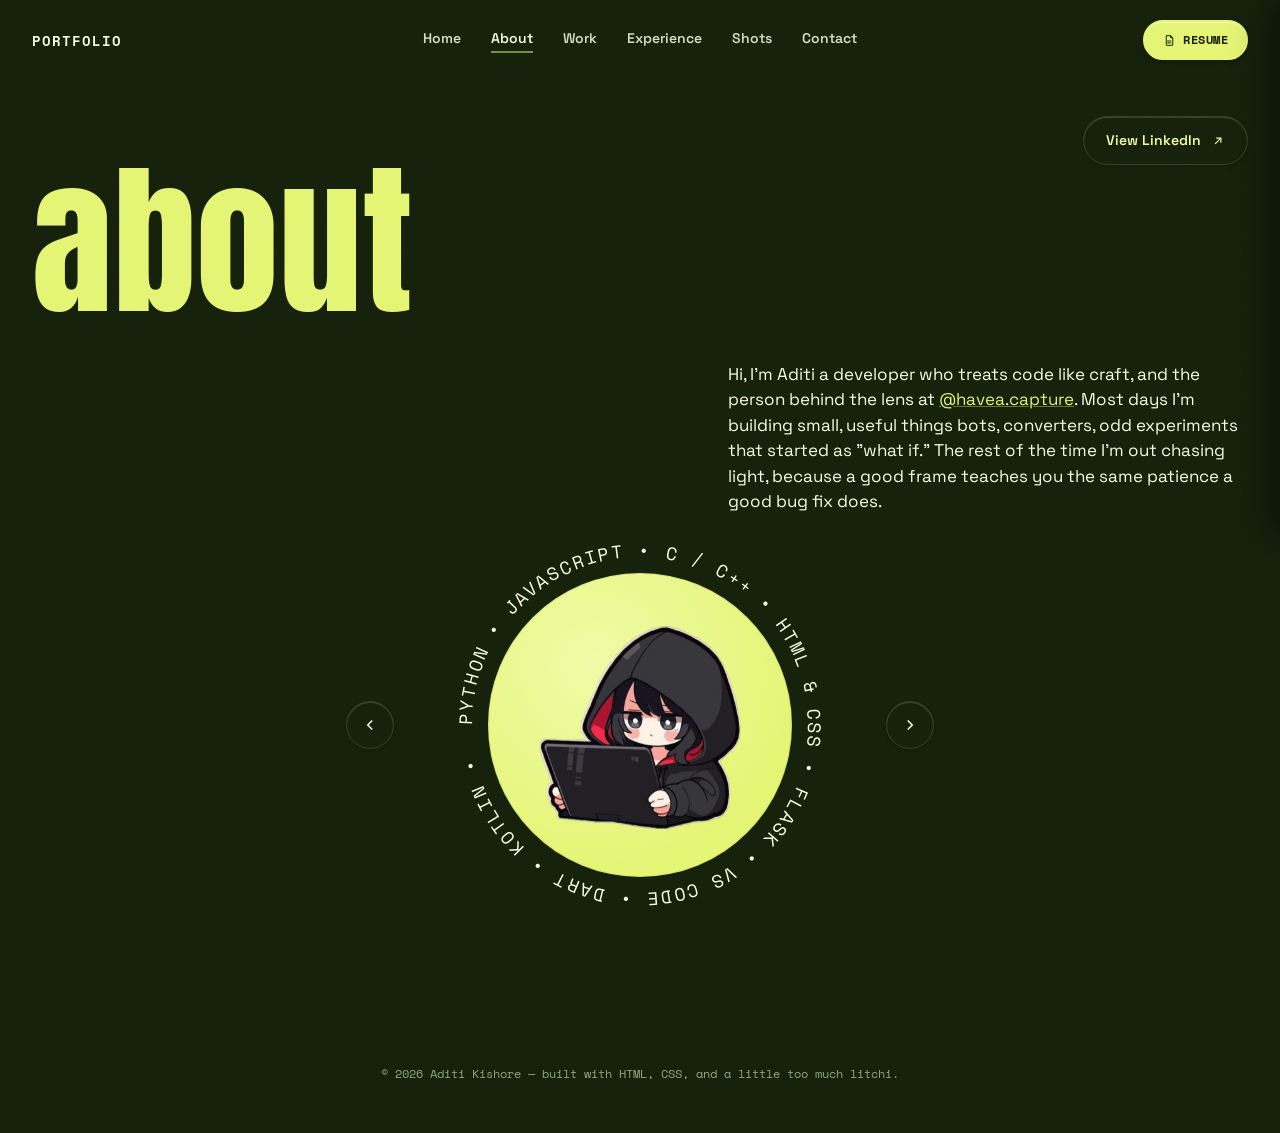
==== commit 3cf89af4: "umm ok" ====
--- a/about.html
+++ b/about.html
@@ -16,17 +16,21 @@
 
 <nav class="topnav">
   <div class="topnav__mark">
-    <svg viewBox="0 0 40 40" fill="none"><circle cx="20" cy="20" r="13" stroke="currentColor" stroke-width="2"/><path d="M16 14 L10 20 L16 26 M24 14 L30 20 L24 26" stroke="currentColor" stroke-width="2" stroke-linecap="round" stroke-linejoin="round"/></svg>
-    PORTFOLIO
+    <img class="topnav__logo" src="assets/img/meh.png" alt="Aditi Kishore logo">
+    <span class="topnav__mark-text">PORTFOLIO</span>
   </div>
   <div class="topnav__links">
     <a href="index.html">Home</a>
     <a href="about.html" class="is-active">About</a>
     <a href="work.html">Work</a>
+    <a href="experience.html">Experience</a>
     <a href="shots.html">Shots</a>
     <a href="contact.html">Contact</a>
   </div>
   <div class="topnav__socials">
+    <button class="hamburger" type="button" aria-label="Open menu" aria-expanded="false">
+      <span></span><span></span><span></span>
+    </button>
     <a  class="btn-resume"
   href="./assets/docs/Aditi_Kishore_Resume.pdf"
   target="_blank"
@@ -37,6 +41,20 @@
     </a>
   </div>
 </nav>
+
+<div class="mobile-menu-backdrop"></div>
+<div class="mobile-menu">
+    <button class="mobile-menu__close" type="button" aria-label="Close menu">
+      <svg viewBox="0 0 24 24" fill="none" stroke="currentColor" stroke-width="2" stroke-linecap="round" stroke-linejoin="round"><path d="M6 6l12 12M18 6L6 18"/></svg>
+    </button>
+    <a href="index.html" data-page="home">Home</a>
+    <a href="about.html" data-page="about">About</a>
+    <a href="work.html" data-page="work">Work</a>
+    <a href="experience.html" data-page="experience">Experience</a>
+    <a href="shots.html" data-page="shots">Shots</a>
+    <a href="contact.html" data-page="contact">Contact</a>
+    <a href="./assets/docs/Aditi_Kishore_Resume.pdf" target="_blank" rel="noopener">Resume</a>
+</div>
 
 <!-- ============ ABOUT ============ -->
 <section class="section section--first" id="about">
@@ -119,9 +137,9 @@
     <span class="icon-circle"><svg viewBox="0 0 24 24" fill="none" stroke="currentColor" stroke-width="1.8" stroke-linecap="round" stroke-linejoin="round"><rect x="3" y="7.5" width="18" height="12" rx="2"/><path d="M8.5 7.5V6a2 2 0 0 1 2-2h3a2 2 0 0 1 2 2v1.5"/><path d="M3 12.5h18"/></svg></span>
     <span>Work</span>
   </a>
-  <a href="shots.html" class="bottom-nav__item" data-page="shots">
-    <span class="icon-circle"><svg viewBox="0 0 24 24" fill="none" stroke="currentColor" stroke-width="1.8" stroke-linecap="round" stroke-linejoin="round"><rect x="3" y="7" width="18" height="13" rx="2"/><circle cx="12" cy="13.5" r="3.5"/><path d="M8.5 7 10 4.5h4L15.5 7"/></svg></span>
-    <span>Shots</span>
+  <a href="experience.html" class="bottom-nav__item" data-page="experience">
+    <span class="icon-circle"><svg viewBox="0 0 24 24" fill="none" stroke="currentColor" stroke-width="1.8" stroke-linecap="round" stroke-linejoin="round"><path d="M4 6h16M4 12h16M4 18h10"/></svg></span>
+    <span>Exp</span>
   </a>
   <a href="contact.html" class="bottom-nav__item" data-page="contact">
     <span class="icon-circle"><svg viewBox="0 0 24 24" fill="none" stroke="currentColor" stroke-width="1.8" stroke-linecap="round" stroke-linejoin="round"><rect x="3" y="5" width="18" height="14" rx="2"/><path d="m4 6.5 8 6 8-6"/></svg></span>
--- a/assets/css/style.css
+++ b/assets/css/style.css
@@ -98,14 +98,14 @@
 
 /* ====================== NAV (top, desktop) ====================== */
 .topnav{
-  position:fixed;top:0;left:0;right:0;z-index:100;
+  position:relative;z-index:100;
   display:flex;align-items:center;justify-content:space-between;
   padding:20px 32px;
-  background:linear-gradient(to bottom, rgba(21,33,11,0.92), rgba(21,33,11,0));
-  backdrop-filter:blur(2px);
+  background:var(--ink);
 }
 .topnav__mark{display:flex;align-items:center;gap:10px;font-family:'Space Mono',monospace;font-size:14px;font-weight:700;letter-spacing:1px;}
 .topnav__mark svg{width:26px;height:26px;}
+.topnav__logo{width:30px;height:30px;border-radius:8px;object-fit:cover;display:none;border:1px solid var(--ink-line);}
 .topnav__links{
   display:flex;gap:30px;font-size:14px;font-weight:600;
   position:absolute;left:50%;top:50%;
@@ -153,6 +153,108 @@
 @media (max-width:860px){
   .topnav__links{display:none;}
   .topnav .btn-resume{display:none;}
+  .topnav__mark-text{display:none;}
+  .topnav__logo{display:block;}
+  .topnav{
+    position:sticky;top:0;
+    z-index:120;
+    background:transparent;
+  }
+}
+
+/* ---------- hamburger (mobile) ---------- */
+.hamburger{
+  display:none;flex-direction:column;justify-content:center;align-items:center;gap:5px;
+  width:36px;height:36px;padding:0;cursor:pointer;flex:none;
+}
+.hamburger span{
+  display:block;width:20px;height:2px;background:var(--cream);border-radius:2px;
+  transition:transform .25s var(--ease), opacity .25s var(--ease);
+}
+.hamburger.is-open span:nth-child(1){transform:translateY(7px) rotate(45deg);}
+.hamburger.is-open span:nth-child(2){opacity:0;}
+.hamburger.is-open span:nth-child(3){transform:translateY(-7px) rotate(-45deg);}
+
+.mobile-menu-backdrop{
+  display:none;
+  position:fixed;inset:0;
+  background:rgba(0,0,0,0.55);
+  z-index:240;
+  opacity:0;
+  transition:opacity .3s var(--ease);
+}
+.mobile-menu-backdrop.is-open{display:block;opacity:1;}
+
+.mobile-menu{
+  display:flex;flex-direction:column;
+  position:fixed;top:0;right:0;
+  width:74%;max-width:280px;
+  max-height:calc(100vh - 24px);
+  overflow-y:auto;
+  background-image:
+    url("data:image/svg+xml,%3Csvg xmlns='http://www.w3.org/2000/svg' width='14' height='8' viewBox='0 0 14 8'%3E%3Crect x='2' y='1' width='8' height='6' rx='2' ry='2' fill='%23FFFFFF'/%3E%3C/svg%3E"),
+    url("data:image/svg+xml,%3Csvg xmlns='http://www.w3.org/2000/svg' width='14' height='8' viewBox='0 0 14 8'%3E%3Crect x='2' y='1' width='8' height='6' rx='2' ry='2' fill='%23FFFFFF'/%3E%3C/svg%3E"),
+    linear-gradient(180deg, #223016 0%, var(--ink-soft) 100%);
+  background-repeat:repeat-x, repeat-x, no-repeat;
+  background-position:left 8px top 3px, left 8px bottom 3px, 0 0;
+  background-size:14px 8px, 14px 8px, auto;
+  border:3px solid rgba(255,255,255,0.35);
+  border-radius:16px;
+  padding:76px 34px 24px 38px;
+  transform:translateX(100%);
+  transition:transform .35s var(--ease);
+  z-index:250;
+  box-shadow:
+    -14px 0 34px rgba(0,0,0,0.4),
+    0 1px 0 rgba(246,251,227,0.06) inset,
+    0 -1px 6px rgba(0,0,0,0.35) inset;
+  pointer-events:none;
+}
+.mobile-menu.is-open{
+  transform:translateX(0);
+  pointer-events:auto;
+}
+/* sprocket-hole perforations, film-strip style (left & right edges) */
+.mobile-menu::before,
+.mobile-menu::after{
+  content:'';
+  position:absolute;
+  top:8px;bottom:8px;
+  width:8px;
+  background-image:url("data:image/svg+xml,%3Csvg xmlns='http://www.w3.org/2000/svg' width='8' height='14' viewBox='0 0 8 14'%3E%3Crect x='1' y='2' width='6' height='8' rx='2' ry='2' fill='%23FFFFFF'/%3E%3C/svg%3E");
+  background-repeat:repeat-y;
+  background-size:8px 14px;
+}
+.mobile-menu::before{left:3px;}
+.mobile-menu::after{right:3px;}
+.mobile-menu__close{
+  position:absolute;top:22px;right:26px;
+  width:34px;height:34px;
+  display:flex;align-items:center;justify-content:center;
+  color:var(--cream);
+  border:1px solid var(--ink-line);
+  border-radius:50%;
+  background:rgba(246,251,227,0.05);
+  transition:background .2s var(--ease), color .2s var(--ease), border-color .2s var(--ease);
+}
+.mobile-menu__close svg{width:15px;height:15px;}
+.mobile-menu__close:hover{background:var(--lime);color:var(--ink);border-color:var(--lime);}
+.mobile-menu a{
+  padding:15px 12px;
+  font-family:'Space Mono',monospace;font-size:14px;font-weight:600;letter-spacing:0.3px;
+  color:var(--cream);opacity:0.85;
+  background:rgba(0,0,0,0.18);
+  border:2px solid rgba(0,0,0,0.55);
+  border-radius:2px;
+  margin-bottom:8px;
+  transition:background .2s var(--ease), opacity .2s var(--ease), border-color .2s var(--ease);
+}
+.mobile-menu a:last-child{margin-bottom:0;}
+.mobile-menu a:hover{background:rgba(0,0,0,0.32);}
+.mobile-menu a.is-active{opacity:1;color:var(--lime);border-color:var(--lime);background:rgba(228,245,116,0.1);}
+
+@media (max-width:860px){
+  .hamburger{display:flex;}
 }
 
 /* ====================== BOTTOM APP NAV (mobile, filmstrip style) ====================== */
@@ -185,7 +287,7 @@
   position:absolute;
   left:8px;right:8px;
   height:8px;
-  background-image:url("data:image/svg+xml,%3Csvg xmlns='http://www.w3.org/2000/svg' width='14' height='8' viewBox='0 0 14 8'%3E%3Crect x='2' y='1' width='8' height='6' rx='2' ry='2' fill='%23F6FBE3' fill-opacity='0.85'/%3E%3C/svg%3E");
+  background-image:url("data:image/svg+xml,%3Csvg xmlns='http://www.w3.org/2000/svg' width='14' height='8' viewBox='0 0 14 8'%3E%3Crect x='2' y='1' width='8' height='6' rx='2' ry='2' fill='%23FFFFFF'/%3E%3C/svg%3E");
   background-repeat:repeat-x;
   background-size:14px 8px;
 }
@@ -223,11 +325,7 @@
   border-radius:8px;
   background:rgba(246,251,227,0.05);
   border:1px solid rgba(246,251,227,0.08);
-  box-shadow:
-    0 1px 0 rgba(246,251,227,0.08) inset,
-    0 -2px 3px rgba(0,0,0,0.3) inset,
-    0 2px 4px rgba(0,0,0,0.25);
-  transition:background .25s var(--ease), color .25s var(--ease), transform .3s var(--ease), box-shadow .3s var(--ease), border-radius .3s var(--ease);
+  transition:background .2s var(--ease), color .2s var(--ease);
 }
 .bottom-nav__item svg{width:17px;height:17px;transition:transform .2s var(--ease);}
 .bottom-nav__item span{
@@ -243,23 +341,11 @@
 .bottom-nav__item.is-active{color:var(--lime);}
 .bottom-nav__item.is-active .icon-circle{
   color:var(--ink);
-  width:36px;height:30px;
-  border-radius:10px;
-  border-color:transparent;
-  background:linear-gradient(160deg, var(--lime-pale) 0%, var(--lime) 65%);
-  transform:translateY(-20px) scale(1.15) rotate(-2deg);
-  box-shadow:
-    0 12px 24px rgba(228,245,116,0.5),
-    0 0 0 5px var(--ink-soft),
-    0 1px 0 rgba(255,255,255,0.6) inset,
-    0 -3px 5px rgba(21,33,11,0.25) inset;
+  border-color:var(--lime);
+  background:var(--lime);
 }
 .bottom-nav__item.is-active:active .icon-circle{
   background:var(--lime-pale);
-  transform:translateY(-20px) scale(1.1) rotate(-2deg);
-}
-.bottom-nav__item.is-active span{
-  transform:translateY(-8px);
 }
 
 .bottom-nav__item--resume{color:var(--lime);}
@@ -272,7 +358,7 @@
 }
 
 /* ====================== PANEL (hero & contact) ====================== */
-.page-pad{padding:96px 18px 0;}
+.page-pad{padding:24px 18px 0;}
 .panel{
   max-width:var(--maxw);margin:0 auto;
   background:linear-gradient(135deg, var(--lime-pale) 0%, var(--lime) 100%);
@@ -306,15 +392,24 @@
 }
 .hero__photo img{height:100%;width:auto;display:block;filter:drop-shadow(0 25px 35px rgba(21,33,11,0.35));}
 .hero__photo__tag{
-  position:absolute;left:50%;bottom:36px;transform:translateX(-50%);
   background:var(--ink);color:var(--lime);
   font-family:'Space Mono',monospace;font-size:10px;letter-spacing:1px;
   padding:6px 14px;border-radius:999px;white-space:nowrap;z-index:5;
 }
+.hero__photo__tag--desktop{
+  position:absolute;left:50%;bottom:36px;transform:translateX(-50%);
+}
+.hero__photo__tag--mobile{display:none;}
 @media (max-width:720px){
   .hero__title{white-space:normal;font-size:clamp(40px,13vw,64px);}
   .hero__photo{position:relative;top:auto;left:auto;transform:none;height:260px;margin:14px auto 0;}
-  .hero__photo__tag{bottom:8px;}
+  .hero__photo__tag--desktop{display:none;}
+  .hero__photo__tag--mobile{
+    display:inline-flex;
+    position:absolute;left:50%;bottom:10px;
+    transform:translateX(-50%);
+    pointer-events:auto;
+  }
   .hero__photo img{
     -webkit-mask-image:linear-gradient(to bottom, #000 70%, transparent 100%);
     mask-image:linear-gradient(to bottom, #000 70%, transparent 100%);
@@ -353,7 +448,7 @@
 
 /* ====================== SECTIONS (dark) ====================== */
 .section{padding:72px 0 0;}
-.section--first{padding-top:88px;}
+.section--first{padding-top:36px;}
 .section__head{
   display:flex;justify-content:space-between;align-items:flex-start;gap:40px;flex-wrap:wrap;
   margin-bottom:28px;
@@ -363,8 +458,9 @@
 .section__head--alt .section__desc{text-align:left;}
 @media (max-width:720px){
   .section{padding:60px 0 0;}
-  .section--first{padding-top:82px;}
+  .section--first{padding-top:28px;}
   .section__desc{text-align:left;}
+  .section__title{font-size:clamp(38px,13vw,64px);}
 }
 
 /* ---------- about ---------- */
@@ -405,20 +501,128 @@
   white-space:nowrap;
 }
 
-/* ---------- work ---------- */
-.work-list{border-top:1px solid var(--ink-line);}
-.work-item{
-  display:grid;grid-template-columns:120px 1fr auto;gap:30px;align-items:center;
-  padding:42px 0;border-bottom:1px solid var(--ink-line);
-}
-.work-item__tag{font-family:'Space Mono',monospace;font-size:13px;color:var(--lime);letter-spacing:1px;}
-.work-item__title{font-family:'Anton',sans-serif;font-size:26px;text-transform:none;margin-bottom:8px;}
-.work-item__desc{font-size:14px;color:var(--sage);max-width:520px;}
-.work-item__stack{display:flex;gap:8px;margin-top:10px;flex-wrap:wrap;}
-.work-item__stack span{font-family:'Space Mono',monospace;font-size:11px;color:var(--sage);border:1px solid var(--ink-line);padding:4px 9px;border-radius:999px;}
-@media (max-width:720px){
-  .work-item{grid-template-columns:1fr;gap:14px;}
-  .work-item__cta{justify-self:start;}
+/* ---------- work: instax camera + scattered polaroid repos ---------- */
+/* Mobile-first: simple stacked flow, camera has no card/background, just sits with a soft shadow */
+.shots-block{
+  position:relative;
+  padding-bottom:80px;
+}
+
+.shots-camera{
+  display:flex;
+  flex-direction:column;
+  align-items:center;
+  gap:14px;
+  margin:0 auto 36px;
+}
+.shots-camera__img{
+  width:230px;
+  height:auto;
+  transform:rotate(-7deg);
+  filter:
+    drop-shadow(0 46px 32px rgba(0,0,0,0.65))
+    drop-shadow(0 18px 14px rgba(0,0,0,0.55))
+    drop-shadow(0 6px 6px rgba(0,0,0,0.4));
+}
+.shots-camera__tag{
+  font-size:11px;letter-spacing:2px;color:var(--sage);text-transform:uppercase;text-align:center;
+}
+
+.shots-polaroids{
+  display:flex;
+  flex-direction:column;
+  align-items:center;
+  gap:30px;
+}
+
+.polaroid{
+  display:block;
+  position:relative;
+  width:100%;
+  max-width:300px;
+  background:var(--cream);
+  border-radius:3px;
+  padding:14px 14px 20px;
+  box-shadow:
+    0 18px 30px rgba(0,0,0,0.35),
+    0 3px 8px rgba(0,0,0,0.25);
+  transition:transform .3s var(--ease), box-shadow .3s var(--ease);
+  color:var(--ink);
+  transform:rotate(-2deg);
+}
+.shots-polaroids .polaroid:nth-child(even){transform:rotate(2deg);}
+.polaroid:hover{
+  transform:translateY(-10px) rotate(0deg) scale(1.03);
+  box-shadow:0 26px 44px rgba(0,0,0,0.5);
+  z-index:5;
+}
+
+.polaroid__photo{
+  position:relative;
+  aspect-ratio:4/3.3;
+  border-radius:2px;
+  background:linear-gradient(150deg, var(--ink-soft), var(--ink) 80%);
+  background-size:cover;
+  background-position:center;
+  overflow:hidden;
+}
+.polaroid__photo::before{
+  content:'';
+  position:absolute;inset:0;opacity:0.14;mix-blend-mode:overlay;
+  background-image:url("data:image/svg+xml,%3Csvg xmlns='http://www.w3.org/2000/svg' width='120' height='120'%3E%3Cfilter id='n'%3E%3CfeTurbulence type='fractalNoise' baseFrequency='0.9' numOctaves='2' stitchTiles='stitch'/%3E%3C/filter%3E%3Crect width='100%25' height='100%25' filter='url(%23n)'/%3E%3C/svg%3E");
+}
+.polaroid__frame-tag{
+  position:absolute;top:10px;left:10px;z-index:1;
+  font-size:10px;letter-spacing:1.5px;color:rgba(246,251,227,0.55);
+}
+.polaroid__letter{
+  position:absolute;
+  right:10px;bottom:6px;z-index:1;
+  font-family:'Anton',sans-serif;
+  font-size:30px;
+  line-height:1;
+  color:var(--lime);
+  opacity:0.55;
+  text-transform:lowercase;
+}
+.polaroid__caption{padding-top:14px;text-align:left;}
+.polaroid__caption h3{font-size:19px;margin-bottom:6px;color:var(--ink);}
+.polaroid__caption p{font-size:12.5px;color:var(--ink-soft);opacity:0.78;margin-bottom:10px;line-height:1.4;}
+.polaroid__stack{display:flex;gap:6px;flex-wrap:wrap;}
+.polaroid__stack span{
+  font-family:'Space Mono',monospace;font-size:10px;letter-spacing:0.3px;
+  border:1px solid rgba(21,33,11,0.25);padding:3px 8px;border-radius:999px;color:var(--ink-soft);
+}
+
+
+@media (min-width:860px){
+  .shots-block{min-height:800px;}
+
+  .shots-camera{
+    position:absolute;
+    top:0;left:0;
+    width:38%;
+    margin:0;
+    align-items:flex-start;
+    gap:38px;
+    z-index:1;
+  }
+  .shots-camera__img{
+    width:100%;
+    transform:rotate(-13deg);
+  }
+  .shots-camera__tag{margin-left:30px;text-align:left;}
+
+  .shots-polaroids{display:block;}
+  .polaroid{
+    position:absolute;
+    width:21%;
+    max-width:none;
+  }
+  .polaroid--1{top:4%;  left:42%; transform:rotate(-7deg); z-index:2;}
+  .polaroid--2{top:5%;  left:66%; transform:rotate(5deg);  z-index:2;}
+  .polaroid--3{top:46%; left:49%; transform:rotate(4deg);  z-index:3;}
+  .polaroid--4{top:40%; left:74%; transform:rotate(-6deg); z-index:3;}
 }
 
 /* ---------- shots ---------- */
@@ -478,4 +682,150 @@
   .wheel-block{gap:8px;}
   .skills-pills{max-width:250px;margin:0 auto;}
   .skills-pills span{font-size:11px;padding:8px 13px;}
+}
+
+/* ====================== EXPERIENCE DECK ====================== */
+.exp-deck{
+  background:linear-gradient(160deg, var(--ink-soft) 0%, #17240D 100%);
+  border:1px solid var(--ink-line);
+  border-radius:var(--radius-lg);
+  padding-bottom:20px;
+  overflow:visible;
+  box-shadow:0 1px 0 rgba(246,251,227,0.05) inset, 0 20px 50px rgba(0,0,0,0.35);
+}
+.exp-deck__bar{
+  display:flex;align-items:center;gap:8px;
+  padding:14px 22px;
+  border-bottom:1px solid var(--ink-line);
+}
+.exp-deck__dot{width:9px;height:9px;border-radius:50%;opacity:0.85;}
+.exp-deck__dot:nth-child(1){background:#E2665B;}
+.exp-deck__dot:nth-child(2){background:#E8B84B;}
+.exp-deck__dot:nth-child(3){background:#7FC77A;}
+.exp-deck__label{
+  margin-left:auto;font-size:11px;letter-spacing:1.5px;color:var(--sage);text-transform:uppercase;
+}
+
+.exp-grid{
+  display:grid;
+  grid-template-columns:repeat(4,1fr);
+  gap:14px;
+  padding:100px 20px 0;
+}
+
+.exp-box{position:relative;height:110px;}
+
+.exp-box__face{
+  position:absolute;inset:0;z-index:2;
+  background:var(--ink);
+  border:1px solid var(--ink-line);
+  border-top:3px solid var(--accent, var(--lime));
+  border-radius:10px;
+  padding:10px 12px;
+  display:flex;flex-direction:column;justify-content:space-between;
+  transition:transform .35s var(--ease), box-shadow .35s var(--ease), border-color .35s var(--ease);
+}
+.exp-box__icon{font-size:10px;color:var(--accent, var(--sage));letter-spacing:1px;}
+.exp-box__title{font-family:'Anton',sans-serif;font-size:12.5px;line-height:1.1;color:var(--cream);text-transform:lowercase;}
+.exp-box__year{font-size:9px;color:var(--accent, var(--lime));letter-spacing:1px;align-self:flex-end;}
+.exp-box__expand{
+  position:absolute;bottom:8px;right:8px;width:13px;height:13px;
+  color:var(--sage);opacity:0.6;
+}
+
+.exp-box__detail{
+  position:absolute;left:0;right:0;bottom:0;z-index:3;
+  background:rgba(246,251,227,0.07);
+  backdrop-filter:blur(14px);
+  -webkit-backdrop-filter:blur(14px);
+  border:1px solid rgba(246,251,227,0.14);
+  border-top:2px solid var(--accent, var(--lime));
+  color:var(--cream);
+  border-radius:var(--radius-md);
+  padding:16px;
+  box-shadow:0 20px 38px rgba(0,0,0,0.45);
+  opacity:0;
+  transform:translateY(12px);
+  pointer-events:none;
+  transition:opacity .35s var(--ease), transform .35s var(--ease);
+}
+.exp-box__date{font-size:9.5px;letter-spacing:1px;color:var(--sage);opacity:0.85;}
+.exp-box__role{font-size:14.5px;margin:3px 0 2px;text-transform:lowercase;color:var(--cream);}
+.exp-box__co{display:block;font-size:10.5px;color:var(--accent, var(--sage));opacity:0.9;margin-bottom:6px;}
+.exp-box__detail ul{margin-top:2px;padding-left:15px;list-style:disc;}
+.exp-box__detail li{font-size:11.5px;line-height:1.45;margin-bottom:3px;color:var(--cream);opacity:0.82;}
+
+.exp-box{--accent:var(--cream);}
+
+.exp-box:hover .exp-box__face{
+  transform:translateY(-10px);
+  border-color:var(--accent, var(--lime));
+  box-shadow:0 12px 20px rgba(0,0,0,0.3);
+}
+.exp-box:hover .exp-box__detail{
+  opacity:1;
+  transform:translateY(calc(-100% - 16px));
+  pointer-events:auto;
+}
+
+@media (max-width:860px){
+  .exp-grid{
+    grid-template-columns:1fr;
+    padding:18px 18px 6px;
+    gap:14px;
+  }
+  .exp-box{
+    height:auto;
+    display:flex;
+    flex-direction:column;
+    border-radius:12px;
+    overflow:hidden;
+    border:1px solid var(--ink-line);
+    box-shadow:0 10px 24px rgba(0,0,0,0.3);
+  }
+  .exp-box__face{
+    position:relative;
+    z-index:2;
+    order:1;
+    border-radius:0;
+    border:none;
+    border-top:3px solid var(--accent, var(--lime));
+    background:var(--ink);
+    padding:12px 14px;
+    flex-direction:column;
+    gap:2px;
+  }
+  .exp-box__icon{order:1;}
+  .exp-box__title{order:2;font-size:15px;line-height:1.2;}
+  .exp-box__year{order:3;align-self:flex-start;font-size:10px;}
+  .exp-box__expand{display:none;}
+  .exp-box__detail{
+    position:relative;
+    order:2;
+    inset:auto;
+    z-index:1;
+    opacity:1;
+    transform:none;
+    pointer-events:auto;
+    border-radius:0;
+    border:none;
+    border-top:1px solid rgba(246,251,227,0.12);
+    box-shadow:none;
+    padding:14px;
+    backdrop-filter:blur(10px);
+    -webkit-backdrop-filter:blur(10px);
+  }
+  .exp-box:hover .exp-box__face,
+  .exp-box:active .exp-box__face{
+    transform:none;
+    box-shadow:none;
+  }
+  .exp-box:hover .exp-box__detail{
+    transform:none;
+  }
+}
+@media (max-width:420px){
+  .exp-box__title{font-size:13px;}
+  .exp-grid{padding:16px 14px 4px;gap:12px;}
+  .exp-box__detail{padding:12px;}
 }
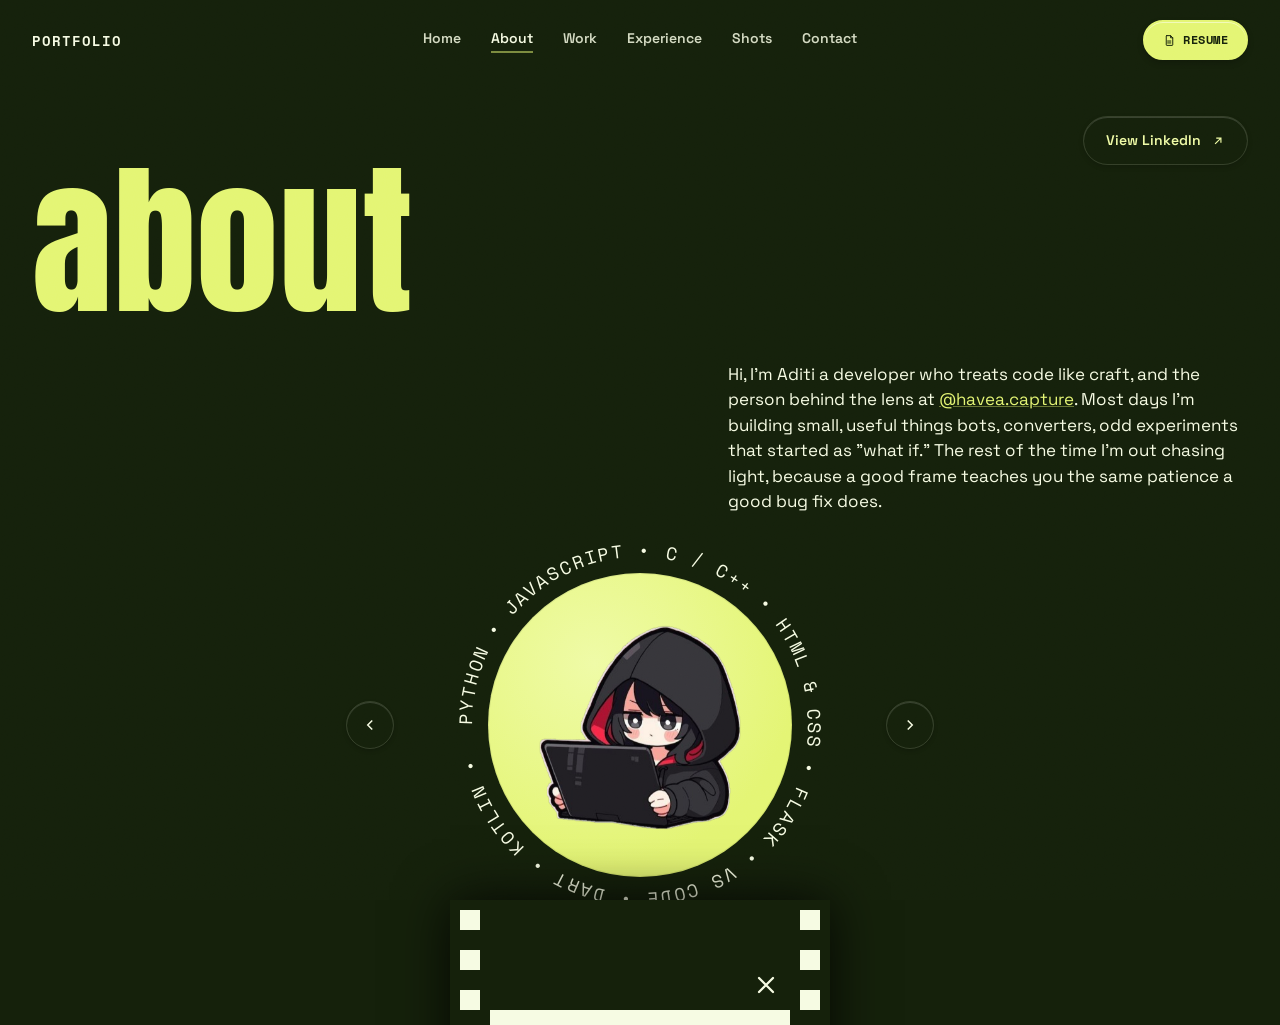
==== commit 13072eae: "umm ham looks good ig" ====
--- a/about.html
+++ b/about.html
@@ -120,9 +120,6 @@
   </div>
 </section>
 
-<footer>
-  &copy; <span id="year"></span> Aditi Kishore &mdash; built with HTML, CSS, and a little too much litchi.
-</footer>
 
 <nav class="bottom-nav" aria-label="Mobile navigation">
   <a href="index.html" class="bottom-nav__item" data-page="home">
--- a/assets/css/style.css
+++ b/assets/css/style.css
@@ -1,831 +1,1891 @@
-:root{
-  --ink:#15210B;
-  --ink-soft:#1D2C12;
-  --ink-line:rgba(246,251,227,0.14);
-  --lime:#E4F574;
-  --lime-pale:#EFFBA6;
-  --cream:#F6FBE3;
-  --sage:#92A876;
-  --radius-lg:28px;
-  --radius-md:16px;
-  --maxw:1280px;
-  --ease:cubic-bezier(.16,.84,.32,1);
-  --bottom-nav-h:96px;
-}
-
-*{box-sizing:border-box;-webkit-tap-highlight-color:transparent;}
-html{scroll-behavior:smooth;}
-body{
-  margin:0;
-  background:var(--ink);
-  color:var(--cream);
-  font-family:'Space Grotesk',sans-serif;
-  font-size:16px;
-  line-height:1.5;
-  overflow-x:hidden;
-}
-h1,h2,h3{margin:0;font-family:'Anton',sans-serif;font-weight:400;letter-spacing:0.5px;text-transform:lowercase;}
-p{margin:0;}
-a{color:inherit;text-decoration:none;}
-ul{margin:0;padding:0;list-style:none;}
-button{font-family:inherit;border:none;background:none;cursor:pointer;color:inherit;}
-img{max-width:100%;display:block;}
-
-.mono{font-family:'Space Mono',monospace;}
+:root {
+  --ink: #15210B;
+  --ink-soft: #1D2C12;
+  --ink-line: rgba(246, 251, 227, 0.14);
+  --lime: #E4F574;
+  --lime-pale: #EFFBA6;
+  --cream: #F6FBE3;
+  --sage: #92A876;
+  --radius-lg: 28px;
+  --radius-md: 16px;
+  --maxw: 1280px;
+  --ease: cubic-bezier(.16, .84, .32, 1);
+  --bottom-nav-h: 96px;
+}
+
+* {
+  box-sizing: border-box;
+  -webkit-tap-highlight-color: transparent;
+}
+
+html {
+  scroll-behavior: smooth;
+}
+
+body {
+  margin: 0;
+  background: var(--ink);
+  color: var(--cream);
+  font-family: 'Space Grotesk', sans-serif;
+  font-size: 16px;
+  line-height: 1.5;
+  overflow-x: hidden;
+}
+
+h1,
+h2,
+h3 {
+  margin: 0;
+  font-family: 'Anton', sans-serif;
+  font-weight: 400;
+  letter-spacing: 0.5px;
+  text-transform: lowercase;
+}
+
+p {
+  margin: 0;
+}
+
+a {
+  color: inherit;
+  text-decoration: none;
+}
+
+ul {
+  margin: 0;
+  padding: 0;
+  list-style: none;
+}
+
+button {
+  font-family: inherit;
+  border: none;
+  background: none;
+  cursor: pointer;
+  color: inherit;
+}
+
+img {
+  max-width: 100%;
+  display: block;
+}
+
+.mono {
+  font-family: 'Space Mono', monospace;
+}
 
 /* ---------- focus ---------- */
-a:focus-visible, button:focus-visible{
-  outline:2px solid var(--lime);
-  outline-offset:3px;
-  border-radius:4px;
+a:focus-visible,
+button:focus-visible {
+  outline: 2px solid var(--lime);
+  outline-offset: 3px;
+  border-radius: 4px;
 }
 
 /* ---------- grain overlay ---------- */
-.grain{
-  position:fixed;inset:0;pointer-events:none;z-index:999;opacity:0.05;mix-blend-mode:overlay;
-  background-image:url("data:image/svg+xml,%3Csvg xmlns='http://www.w3.org/2000/svg' width='120' height='120'%3E%3Cfilter id='n'%3E%3CfeTurbulence type='fractalNoise' baseFrequency='0.9' numOctaves='2' stitchTiles='stitch'/%3E%3C/filter%3E%3Crect width='100%25' height='100%25' filter='url(%23n)'/%3E%3C/svg%3E");
+.grain {
+  position: fixed;
+  inset: 0;
+  pointer-events: none;
+  z-index: 999;
+  opacity: 0.05;
+  mix-blend-mode: overlay;
+  background-image: url("data:image/svg+xml,%3Csvg xmlns='http://www.w3.org/2000/svg' width='120' height='120'%3E%3Cfilter id='n'%3E%3CfeTurbulence type='fractalNoise' baseFrequency='0.9' numOctaves='2' stitchTiles='stitch'/%3E%3C/filter%3E%3Crect width='100%25' height='100%25' filter='url(%23n)'/%3E%3C/svg%3E");
 }
 
 /* ---------- layout helpers ---------- */
-.wrap{max-width:var(--maxw);margin:0 auto;padding:0 32px;}
-.eyebrow{
-  display:inline-flex;align-items:center;gap:8px;
-  font-family:'Space Mono',monospace;font-size:12px;letter-spacing:2px;text-transform:uppercase;
-  color:var(--sage);
-}
-.cursor{display:inline-block;width:8px;height:14px;background:var(--lime);animation:blink 1.1s steps(2) infinite;}
-@keyframes blink{50%{opacity:0;}}
-
-.btn-pill{
-  display:inline-flex;align-items:center;gap:10px;
-  padding:13px 22px;border-radius:999px;
-  border:1px solid currentColor;
-  font-family:'Space Grotesk',sans-serif;font-weight:600;font-size:14px;
-  box-shadow:0 1px 0 rgba(255,255,255,0.15) inset, 0 2px 5px rgba(0,0,0,0.15);
-  transition:background .25s var(--ease), color .25s var(--ease), box-shadow .25s var(--ease), transform .25s var(--ease);
-  white-space:nowrap;
-}
-.btn-pill:hover{transform:translateY(-2px);}
-.btn-pill:active{transform:translateY(0);box-shadow:0 1px 3px rgba(0,0,0,0.25) inset;}
-.btn-pill svg{width:14px;height:14px;flex:none;transition:transform .25s var(--ease);}
-.btn-pill:hover svg{transform:translate(2px,-2px);}
-
-.btn-pill--dark{color:var(--ink);border-color:var(--ink);}
-.btn-pill--dark:hover{background:var(--ink);color:var(--lime-pale);}
-.btn-pill--light{color:var(--lime-pale);border-color:var(--ink-line);}
-.btn-pill--light:hover{background:var(--lime-pale);color:var(--ink);border-color:var(--lime-pale);}
-
-.icon-btn{
-  width:46px;height:46px;border-radius:50%;
-  display:inline-flex;align-items:center;justify-content:center;
-  border:1px solid currentColor;
-  box-shadow:0 1px 0 rgba(255,255,255,0.15) inset, 0 2px 4px rgba(0,0,0,0.18);
-  transition:transform .25s var(--ease), background .25s var(--ease), color .25s var(--ease), box-shadow .25s var(--ease);
-}
-.icon-btn svg{width:18px;height:18px;}
-.icon-btn:hover{transform:translateY(-3px);box-shadow:0 1px 0 rgba(255,255,255,0.2) inset, 0 6px 12px rgba(0,0,0,0.25);}
-.icon-btn:active{transform:translateY(0);box-shadow:0 1px 3px rgba(0,0,0,0.3) inset;}
+.wrap {
+  max-width: var(--maxw);
+  margin: 0 auto;
+  padding: 0 32px;
+}
+
+.eyebrow {
+  display: inline-flex;
+  align-items: center;
+  gap: 8px;
+  font-family: 'Space Mono', monospace;
+  font-size: 12px;
+  letter-spacing: 2px;
+  text-transform: uppercase;
+  color: var(--sage);
+}
+
+.cursor {
+  display: inline-block;
+  width: 8px;
+  height: 14px;
+  background: var(--lime);
+  animation: blink 1.1s steps(2) infinite;
+}
+
+@keyframes blink {
+  50% {
+    opacity: 0;
+  }
+}
+
+.btn-pill {
+  display: inline-flex;
+  align-items: center;
+  gap: 10px;
+  padding: 13px 22px;
+  border-radius: 999px;
+  border: 1px solid currentColor;
+  font-family: 'Space Grotesk', sans-serif;
+  font-weight: 600;
+  font-size: 14px;
+  box-shadow: 0 1px 0 rgba(255, 255, 255, 0.15) inset, 0 2px 5px rgba(0, 0, 0, 0.15);
+  transition: background .25s var(--ease), color .25s var(--ease), box-shadow .25s var(--ease), transform .25s var(--ease);
+  white-space: nowrap;
+}
+
+.btn-pill:hover {
+  transform: translateY(-2px);
+}
+
+.btn-pill:active {
+  transform: translateY(0);
+  box-shadow: 0 1px 3px rgba(0, 0, 0, 0.25) inset;
+}
+
+.btn-pill svg {
+  width: 14px;
+  height: 14px;
+  flex: none;
+  transition: transform .25s var(--ease);
+}
+
+.btn-pill:hover svg {
+  transform: translate(2px, -2px);
+}
+
+.btn-pill--dark {
+  color: var(--ink);
+  border-color: var(--ink);
+}
+
+.btn-pill--dark:hover {
+  background: var(--ink);
+  color: var(--lime-pale);
+}
+
+.btn-pill--light {
+  color: var(--lime-pale);
+  border-color: var(--ink-line);
+}
+
+.btn-pill--light:hover {
+  background: var(--lime-pale);
+  color: var(--ink);
+  border-color: var(--lime-pale);
+}
+
+.icon-btn {
+  width: 46px;
+  height: 46px;
+  border-radius: 50%;
+  display: inline-flex;
+  align-items: center;
+  justify-content: center;
+  border: 1px solid currentColor;
+  box-shadow: 0 1px 0 rgba(255, 255, 255, 0.15) inset, 0 2px 4px rgba(0, 0, 0, 0.18);
+  transition: transform .25s var(--ease), background .25s var(--ease), color .25s var(--ease), box-shadow .25s var(--ease);
+}
+
+.icon-btn svg {
+  width: 18px;
+  height: 18px;
+}
+
+.icon-btn:hover {
+  transform: translateY(-3px);
+  box-shadow: 0 1px 0 rgba(255, 255, 255, 0.2) inset, 0 6px 12px rgba(0, 0, 0, 0.25);
+}
+
+.icon-btn:active {
+  transform: translateY(0);
+  box-shadow: 0 1px 3px rgba(0, 0, 0, 0.3) inset;
+}
 
 /* ---------- reveal on scroll ---------- */
-.reveal{opacity:0;transform:translateY(24px);transition:opacity .7s var(--ease), transform .7s var(--ease);}
-.reveal.in-view{opacity:1;transform:translateY(0);}
-
-@media (prefers-reduced-motion: reduce){
-  .reveal{opacity:1;transform:none;transition:none;}
-  .cursor{animation:none;}
-  *{scroll-behavior:auto !important;}
+.reveal {
+  opacity: 0;
+  transform: translateY(24px);
+  transition: opacity .7s var(--ease), transform .7s var(--ease);
+}
+
+.reveal.in-view {
+  opacity: 1;
+  transform: translateY(0);
+}
+
+@media (prefers-reduced-motion: reduce) {
+  .reveal {
+    opacity: 1;
+    transform: none;
+    transition: none;
+  }
+
+  .cursor {
+    animation: none;
+  }
+
+  * {
+    scroll-behavior: auto !important;
+  }
 }
 
 /* ====================== NAV (top, desktop) ====================== */
-.topnav{
-  position:relative;z-index:100;
-  display:flex;align-items:center;justify-content:space-between;
-  padding:20px 32px;
-  background:var(--ink);
-}
-.topnav__mark{display:flex;align-items:center;gap:10px;font-family:'Space Mono',monospace;font-size:14px;font-weight:700;letter-spacing:1px;}
-.topnav__mark svg{width:26px;height:26px;}
-.topnav__logo{width:30px;height:30px;border-radius:8px;object-fit:cover;display:none;border:1px solid var(--ink-line);}
-.topnav__links{
-  display:flex;gap:30px;font-size:14px;font-weight:600;
-  position:absolute;left:50%;top:50%;
-  transform:translate(-50%,-50%);
-}
-.topnav__links a{position:relative;padding-bottom:4px;color:var(--cream);opacity:0.85;}
-.topnav__links a:hover, .topnav__links a.is-active{opacity:1;}
-.topnav__links a::after{
-  content:'';position:absolute;left:0;bottom:0;width:0;height:1px;background:var(--lime);
-  transition:width .25s var(--ease);
-}
-.topnav__links a:hover::after, .topnav__links a.is-active::after{width:100%;}
-.topnav__socials{display:flex;gap:10px;align-items:center;}
-.topnav__socials .icon-btn{width:36px;height:36px;border-color:var(--ink-line);}
-.topnav__socials .icon-btn svg{width:15px;height:15px;}
-.topnav__socials .icon-btn:hover{background:var(--lime);color:var(--ink);border-color:var(--lime);}
+.topnav {
+  position: relative;
+  z-index: 100;
+  display: flex;
+  align-items: center;
+  justify-content: space-between;
+  padding: 20px 32px;
+  background: var(--ink);
+}
+
+.topnav__mark {
+  display: flex;
+  align-items: center;
+  gap: 10px;
+  font-family: 'Space Mono', monospace;
+  font-size: 14px;
+  font-weight: 700;
+  letter-spacing: 1px;
+}
+
+.topnav__mark svg {
+  width: 26px;
+  height: 26px;
+}
+
+.topnav__logo {
+  width: 30px;
+  height: 30px;
+  border-radius: 8px;
+  object-fit: cover;
+  display: none;
+  border: 1px solid var(--ink-line);
+}
+
+.topnav__links {
+  display: flex;
+  gap: 30px;
+  font-size: 14px;
+  font-weight: 600;
+  position: absolute;
+  left: 50%;
+  top: 50%;
+  transform: translate(-50%, -50%);
+}
+
+.topnav__links a {
+  position: relative;
+  padding-bottom: 4px;
+  color: var(--cream);
+  opacity: 0.85;
+}
+
+.topnav__links a:hover,
+.topnav__links a.is-active {
+  opacity: 1;
+}
+
+.topnav__links a::after {
+  content: '';
+  position: absolute;
+  left: 0;
+  bottom: 0;
+  width: 0;
+  height: 1px;
+  background: var(--lime);
+  transition: width .25s var(--ease);
+}
+
+.topnav__links a:hover::after,
+.topnav__links a.is-active::after {
+  width: 100%;
+}
+
+.topnav__socials {
+  display: flex;
+  gap: 10px;
+  align-items: center;
+}
+
+.topnav__socials .icon-btn {
+  width: 36px;
+  height: 36px;
+  border-color: var(--ink-line);
+}
+
+.topnav__socials .icon-btn svg {
+  width: 15px;
+  height: 15px;
+}
+
+.topnav__socials .icon-btn:hover {
+  background: var(--lime);
+  color: var(--ink);
+  border-color: var(--lime);
+}
 
 /* ---------- resume button (top, desktop) ---------- */
-.btn-resume{
-  display:inline-flex;align-items:center;gap:7px;
-  padding:9px 18px;border-radius:999px;
-  background:var(--lime);
-  color:var(--ink);
-  border:2px solid var(--lime);
-  font-family:'Space Mono',monospace;font-size:12px;font-weight:700;
-  letter-spacing:0.5px;text-transform:uppercase;white-space:nowrap;
-  box-shadow:0 1px 0 rgba(255,255,255,0.5) inset, 0 3px 6px rgba(0,0,0,0.2);
-  animation:pulse-glow 2.2s ease-in-out infinite;
-  transition:background .2s var(--ease), color .2s var(--ease), transform .2s var(--ease), box-shadow .2s var(--ease);
-}
-.btn-resume:hover{
-  background:var(--ink);
-  color:var(--lime);
-  transform:translateY(-2px);
-  animation:none;
-  box-shadow:0 0 0 3px rgba(228,245,116,0.4);
-}
-.btn-resume:active{transform:translateY(0);}
-.btn-resume svg{width:13px;height:13px;flex:none;}
-@keyframes pulse-glow{
-  0%,100%{box-shadow:0 0 0 0 rgba(228,245,116,0.6);}
-  50%{box-shadow:0 0 0 8px rgba(228,245,116,0);}
-}
-
-@media (max-width:860px){
-  .topnav__links{display:none;}
-  .topnav .btn-resume{display:none;}
-  .topnav__mark-text{display:none;}
-  .topnav__logo{display:block;}
-  .topnav{
-    position:sticky;top:0;
-    z-index:120;
-    background:transparent;
+.btn-resume {
+  display: inline-flex;
+  align-items: center;
+  gap: 7px;
+  padding: 9px 18px;
+  border-radius: 999px;
+  background: var(--lime);
+  color: var(--ink);
+  border: 2px solid var(--lime);
+  font-family: 'Space Mono', monospace;
+  font-size: 12px;
+  font-weight: 700;
+  letter-spacing: 0.5px;
+  text-transform: uppercase;
+  white-space: nowrap;
+  box-shadow: 0 1px 0 rgba(255, 255, 255, 0.5) inset, 0 3px 6px rgba(0, 0, 0, 0.2);
+  animation: pulse-glow 2.2s ease-in-out infinite;
+  transition: background .2s var(--ease), color .2s var(--ease), transform .2s var(--ease), box-shadow .2s var(--ease);
+}
+
+.btn-resume:hover {
+  background: var(--ink);
+  color: var(--lime);
+  transform: translateY(-2px);
+  animation: none;
+  box-shadow: 0 0 0 3px rgba(228, 245, 116, 0.4);
+}
+
+.btn-resume:active {
+  transform: translateY(0);
+}
+
+.btn-resume svg {
+  width: 13px;
+  height: 13px;
+  flex: none;
+}
+
+@keyframes pulse-glow {
+
+  0%,
+  100% {
+    box-shadow: 0 0 0 0 rgba(228, 245, 116, 0.6);
+  }
+
+  50% {
+    box-shadow: 0 0 0 8px rgba(228, 245, 116, 0);
+  }
+}
+
+@media (max-width:860px) {
+  .topnav__links {
+    display: none;
+  }
+
+  .topnav .btn-resume {
+    display: none;
+  }
+
+  .topnav__mark-text {
+    display: none;
+  }
+
+  .topnav__logo {
+    display: block;
+  }
+
+  .topnav {
+    position: sticky;
+    top: 0;
+    z-index: 120;
+    background: transparent;
   }
 }
 
 /* ---------- hamburger (mobile) ---------- */
-.hamburger{
-  display:none;flex-direction:column;justify-content:center;align-items:center;gap:5px;
-  width:36px;height:36px;padding:0;cursor:pointer;flex:none;
-}
-.hamburger span{
-  display:block;width:20px;height:2px;background:var(--cream);border-radius:2px;
-  transition:transform .25s var(--ease), opacity .25s var(--ease);
-}
-.hamburger.is-open span:nth-child(1){transform:translateY(7px) rotate(45deg);}
-.hamburger.is-open span:nth-child(2){opacity:0;}
-.hamburger.is-open span:nth-child(3){transform:translateY(-7px) rotate(-45deg);}
-
-.mobile-menu-backdrop{
-  display:none;
-  position:fixed;inset:0;
-  background:rgba(0,0,0,0.55);
-  z-index:240;
-  opacity:0;
-  transition:opacity .3s var(--ease);
-}
-.mobile-menu-backdrop.is-open{display:block;opacity:1;}
-
-.mobile-menu{
-  display:flex;flex-direction:column;
-  position:fixed;top:0;right:0;
-  width:74%;max-width:280px;
-  max-height:calc(100vh - 24px);
-  overflow-y:auto;
-  background-image:
-    url("data:image/svg+xml,%3Csvg xmlns='http://www.w3.org/2000/svg' width='14' height='8' viewBox='0 0 14 8'%3E%3Crect x='2' y='1' width='8' height='6' rx='2' ry='2' fill='%23FFFFFF'/%3E%3C/svg%3E"),
-    url("data:image/svg+xml,%3Csvg xmlns='http://www.w3.org/2000/svg' width='14' height='8' viewBox='0 0 14 8'%3E%3Crect x='2' y='1' width='8' height='6' rx='2' ry='2' fill='%23FFFFFF'/%3E%3C/svg%3E"),
-    linear-gradient(180deg, #223016 0%, var(--ink-soft) 100%);
-  background-repeat:repeat-x, repeat-x, no-repeat;
-  background-position:left 8px top 3px, left 8px bottom 3px, 0 0;
-  background-size:14px 8px, 14px 8px, auto;
-  border:3px solid rgba(255,255,255,0.35);
-  border-radius:16px;
-  padding:76px 34px 24px 38px;
-  transform:translateX(100%);
-  transition:transform .35s var(--ease);
-  z-index:250;
+.hamburger {
+  display: none;
+  flex-direction: column;
+  justify-content: center;
+  align-items: center;
+  gap: 5px;
+  width: 36px;
+  height: 36px;
+  padding: 0;
+  cursor: pointer;
+  flex: none;
+}
+
+.hamburger span {
+  display: block;
+  width: 20px;
+  height: 2px;
+  background: var(--cream);
+  border-radius: 2px;
+  transition: transform .25s var(--ease), opacity .25s var(--ease);
+}
+
+.hamburger.is-open span:nth-child(1) {
+  transform: translateY(7px) rotate(45deg);
+}
+
+.hamburger.is-open span:nth-child(2) {
+  opacity: 0;
+}
+
+.hamburger.is-open span:nth-child(3) {
+  transform: translateY(-7px) rotate(-45deg);
+}
+
+.mobile-menu-backdrop {
+  display: none;
+  position: fixed;
+  inset: 0;
+  background: rgba(0, 0, 0, 0.55);
+  z-index: 240;
+  opacity: 0;
+  transition: opacity .3s var(--ease);
+}
+
+.mobile-menu-backdrop.is-open {
+  display: block;
+  opacity: 1;
+}
+
+/* ---------- mobile menu: film-reel strip ---------- */
+.mobile-menu {
+  display: flex;
+  flex-direction: column;
+  position: fixed;
+  top: 0;
+  bottom: 0;
+  left: 50%;
+  width: 100%;
+  max-width: 380px;
+  max-height: none;
+  background: var(--ink);
+  border: none;
+  padding: 60px 0 40px;
+  transform: translate(-50%, 100%);
+  transition: transform .5s cubic-bezier(0.77, 0, 0.175, 1);
+  z-index: 250;
+  box-shadow: 0 0 50px rgba(0, 0, 0, 0.8);
+  overflow-y: auto;
+  pointer-events: none;
+}
+
+.mobile-menu.is-open {
+  transform: translate(-50%, 0);
+  pointer-events: auto;
+}
+
+.mobile-menu::before,
+.mobile-menu::after {
+  content: '';
+  position: absolute;
+  top: 0;
+  bottom: 0;
+  width: 40px;
+  background-image: url("data:image/svg+xml,%3Csvg xmlns='http://www.w3.org/2000/svg' width='40' height='40' viewBox='0 0 40 40'%3E%3Crect x='10' y='10' width='20' height='20' fill='%23F6FBE3'/%3E%3C/svg%3E");
+  background-repeat: repeat-y;
+  z-index: 1;
+  pointer-events: none;
+}
+
+.mobile-menu::before {
+  left: 0;
+}
+
+.mobile-menu::after {
+  right: 0;
+}
+
+.mobile-menu__close {
+  position: sticky;
+  top: 10px;
+  align-self: flex-end;
+  width: 44px;
+  height: 44px;
+  margin-bottom: 20px;
+  display: flex;
+  align-items: center;
+  justify-content: center;
+  color: var(--cream);
+  border: none;
+  border-radius: 0;
+  background: transparent;
+  transition: transform .2s var(--ease);
+  z-index: 10;
+  margin-right: 42px;
+}
+
+.mobile-menu__close svg {
+  width: 28px;
+  height: 28px;
+}
+
+.mobile-menu__close:hover {
+  transform: scale(1.1);
+}
+
+.mobile-menu a {
+  position: relative;
+  z-index: 2;
+  display: flex;
+  align-items: center;
+  justify-content: center;
+  width: calc(100% - 80px);
+  margin: 0 auto 24px;
+  aspect-ratio: 4/3;
+  font-family: 'Anton', sans-serif;
+  font-size: 36px;
+  letter-spacing: 1px;
+  color: var(--ink);
+  text-transform: uppercase;
+  background: var(--cream);
+  border: none;
+  border-radius: 0;
+  transition: background .2s var(--ease), color .2s var(--ease);
+  overflow: hidden;
+}
+
+.mobile-menu a:hover,
+.mobile-menu a.is-active {
+  background: var(--lime);
+}
+
+@media (max-width:860px) {
+  .hamburger {
+    display: flex;
+  }
+}
+
+/* ====================== BOTTOM APP NAV (mobile, filmstrip style) ====================== */
+.bottom-nav {
+  display: none;
+  position: fixed;
+  left: 50%;
+  bottom: calc(18px + env(safe-area-inset-bottom));
+  transform: translateX(-50%);
+  z-index: 200;
+  width: max-content;
+  max-width: calc(100vw - 32px);
+  background: linear-gradient(180deg, #223016 0%, var(--ink-soft) 100%);
+  border: 3px solid rgba(246, 251, 227, 0.4);
+  border-radius: 4px;
+  padding: 13px 0;
+  align-items: stretch;
+  justify-content: center;
+  gap: 0;
   box-shadow:
-    -14px 0 34px rgba(0,0,0,0.4),
-    0 1px 0 rgba(246,251,227,0.06) inset,
-    0 -1px 6px rgba(0,0,0,0.35) inset;
-  pointer-events:none;
-}
-.mobile-menu.is-open{
-  transform:translateX(0);
-  pointer-events:auto;
-}
-/* sprocket-hole perforations, film-strip style (left & right edges) */
-.mobile-menu::before,
-.mobile-menu::after{
-  content:'';
-  position:absolute;
-  top:8px;bottom:8px;
-  width:8px;
-  background-image:url("data:image/svg+xml,%3Csvg xmlns='http://www.w3.org/2000/svg' width='8' height='14' viewBox='0 0 8 14'%3E%3Crect x='1' y='2' width='6' height='8' rx='2' ry='2' fill='%23FFFFFF'/%3E%3C/svg%3E");
-  background-repeat:repeat-y;
-  background-size:8px 14px;
-}
-.mobile-menu::before{left:3px;}
-.mobile-menu::after{right:3px;}
-.mobile-menu__close{
-  position:absolute;top:22px;right:26px;
-  width:34px;height:34px;
-  display:flex;align-items:center;justify-content:center;
-  color:var(--cream);
-  border:1px solid var(--ink-line);
-  border-radius:50%;
-  background:rgba(246,251,227,0.05);
-  transition:background .2s var(--ease), color .2s var(--ease), border-color .2s var(--ease);
-}
-.mobile-menu__close svg{width:15px;height:15px;}
-.mobile-menu__close:hover{background:var(--lime);color:var(--ink);border-color:var(--lime);}
-.mobile-menu a{
-  padding:15px 12px;
-  font-family:'Space Mono',monospace;font-size:14px;font-weight:600;letter-spacing:0.3px;
-  color:var(--cream);opacity:0.85;
-  background:rgba(0,0,0,0.18);
-  border:2px solid rgba(0,0,0,0.55);
-  border-radius:2px;
-  margin-bottom:8px;
-  transition:background .2s var(--ease), opacity .2s var(--ease), border-color .2s var(--ease);
-}
-.mobile-menu a:last-child{margin-bottom:0;}
-.mobile-menu a:hover{background:rgba(0,0,0,0.32);}
-.mobile-menu a.is-active{opacity:1;color:var(--lime);border-color:var(--lime);background:rgba(228,245,116,0.1);}
-
-@media (max-width:860px){
-  .hamburger{display:flex;}
-}
-
-/* ====================== BOTTOM APP NAV (mobile, filmstrip style) ====================== */
-.bottom-nav{
-  display:none;
-  position:fixed;
-  left:50%;
-  bottom:calc(18px + env(safe-area-inset-bottom));
-  transform:translateX(-50%);
-  z-index:200;
-  width:max-content;
-  max-width:calc(100vw - 32px);
-  background:linear-gradient(180deg, #223016 0%, var(--ink-soft) 100%);
-  border:3px solid rgba(246,251,227,0.4);
-  border-radius:4px;
-  padding:13px 0;
-  align-items:stretch;
-  justify-content:center;
-  gap:0;
-  box-shadow:
-    0 10px 18px rgba(0,0,0,0.3),
-    0 22px 44px rgba(0,0,0,0.35),
-    0 1px 0 rgba(246,251,227,0.06) inset,
-    0 -1px 6px rgba(0,0,0,0.35) inset;
-}
+    0 10px 18px rgba(0, 0, 0, 0.3),
+    0 22px 44px rgba(0, 0, 0, 0.35),
+    0 1px 0 rgba(246, 251, 227, 0.06) inset,
+    0 -1px 6px rgba(0, 0, 0, 0.35) inset;
+}
+
 /* sprocket-hole perforations, film-strip style (top & bottom edges only) */
 .bottom-nav::before,
-.bottom-nav::after{
-  content:'';
-  position:absolute;
-  left:8px;right:8px;
-  height:8px;
-  background-image:url("data:image/svg+xml,%3Csvg xmlns='http://www.w3.org/2000/svg' width='14' height='8' viewBox='0 0 14 8'%3E%3Crect x='2' y='1' width='8' height='6' rx='2' ry='2' fill='%23FFFFFF'/%3E%3C/svg%3E");
-  background-repeat:repeat-x;
-  background-size:14px 8px;
-}
-.bottom-nav::before{top:3px;}
-.bottom-nav::after{bottom:3px;}
-.bottom-nav__item{
-  position:relative;
-  flex:none;
-  width:56px;
-  display:flex;flex-direction:column;align-items:center;justify-content:center;
-  gap:4px;
-  padding:4px 4px;
-  border-radius:0;
-  border-top:3px solid rgba(246,251,227,0.4);
-  border-bottom:3px solid rgba(246,251,227,0.4);
-  border-right:3px solid rgba(246,251,227,0.4);
-  color:var(--sage);
-  -webkit-tap-highlight-color:transparent;
-  outline:none;
-  user-select:none;
-  transition:color .25s var(--ease), background .25s var(--ease);
-}
-.bottom-nav__item:first-child{
-  border-top-left-radius:2px;
-  border-bottom-left-radius:2px;
-}
-.bottom-nav__item:last-child{
-  border-right:none;
-  border-top-right-radius:2px;
-  border-bottom-right-radius:2px;
-}
-.bottom-nav__item .icon-circle{
-  width:32px;height:26px;
-  display:flex;align-items:center;justify-content:center;
-  border-radius:8px;
-  background:rgba(246,251,227,0.05);
-  border:1px solid rgba(246,251,227,0.08);
-  transition:background .2s var(--ease), color .2s var(--ease);
-}
-.bottom-nav__item svg{width:17px;height:17px;transition:transform .2s var(--ease);}
-.bottom-nav__item span{
-  font-family:'Space Mono',monospace;font-size:8.5px;letter-spacing:0.3px;text-transform:uppercase;
-  white-space:nowrap;
-  transition:color .2s var(--ease), transform .25s var(--ease);
-}
-
-.bottom-nav__item:active .icon-circle{background:rgba(246,251,227,0.08);transform:scale(0.92);}
-.bottom-nav__item:active svg{transform:scale(0.9);}
+.bottom-nav::after {
+  content: '';
+  position: absolute;
+  left: 8px;
+  right: 8px;
+  height: 8px;
+  background-image: url("data:image/svg+xml,%3Csvg xmlns='http://www.w3.org/2000/svg' width='14' height='8' viewBox='0 0 14 8'%3E%3Crect x='2' y='1' width='8' height='6' rx='2' ry='2' fill='%23FFFFFF'/%3E%3C/svg%3E");
+  background-repeat: repeat-x;
+  background-size: 14px 8px;
+}
+
+.bottom-nav::before {
+  top: 3px;
+}
+
+.bottom-nav::after {
+  bottom: 3px;
+}
+
+.bottom-nav__item {
+  position: relative;
+  flex: none;
+  width: 56px;
+  display: flex;
+  flex-direction: column;
+  align-items: center;
+  justify-content: center;
+  gap: 4px;
+  padding: 4px 4px;
+  border-radius: 0;
+  border-top: 3px solid rgba(246, 251, 227, 0.4);
+  border-bottom: 3px solid rgba(246, 251, 227, 0.4);
+  border-right: 3px solid rgba(246, 251, 227, 0.4);
+  color: var(--sage);
+  -webkit-tap-highlight-color: transparent;
+  outline: none;
+  user-select: none;
+  transition: color .25s var(--ease), background .25s var(--ease);
+}
+
+.bottom-nav__item:first-child {
+  border-top-left-radius: 2px;
+  border-bottom-left-radius: 2px;
+}
+
+.bottom-nav__item:last-child {
+  border-right: none;
+  border-top-right-radius: 2px;
+  border-bottom-right-radius: 2px;
+}
+
+.bottom-nav__item .icon-circle {
+  width: 32px;
+  height: 26px;
+  display: flex;
+  align-items: center;
+  justify-content: center;
+  border-radius: 8px;
+  background: rgba(246, 251, 227, 0.05);
+  border: 1px solid rgba(246, 251, 227, 0.08);
+  transition: background .2s var(--ease), color .2s var(--ease);
+}
+
+.bottom-nav__item svg {
+  width: 17px;
+  height: 17px;
+  transition: transform .2s var(--ease);
+}
+
+.bottom-nav__item span {
+  font-family: 'Space Mono', monospace;
+  font-size: 8.5px;
+  letter-spacing: 0.3px;
+  text-transform: uppercase;
+  white-space: nowrap;
+  transition: color .2s var(--ease), transform .25s var(--ease);
+}
+
+.bottom-nav__item:active .icon-circle {
+  background: rgba(246, 251, 227, 0.08);
+  transform: scale(0.92);
+}
+
+.bottom-nav__item:active svg {
+  transform: scale(0.9);
+}
 
 /* ---------- active item: bigger "developed frame" popping off the strip ---------- */
-.bottom-nav__item.is-active{color:var(--lime);}
-.bottom-nav__item.is-active .icon-circle{
-  color:var(--ink);
-  border-color:var(--lime);
-  background:var(--lime);
-}
-.bottom-nav__item.is-active:active .icon-circle{
-  background:var(--lime-pale);
-}
-
-.bottom-nav__item--resume{color:var(--lime);}
-.bottom-nav__item--resume .icon-circle{color:var(--lime);}
-.bottom-nav__item--resume:active .icon-circle{background:rgba(228,245,116,0.12);}
-
-@media (max-width:860px){
-  .bottom-nav{display:flex;}
-  body{padding-bottom:var(--bottom-nav-h);}
+.bottom-nav__item.is-active {
+  color: var(--lime);
+}
+
+.bottom-nav__item.is-active .icon-circle {
+  color: var(--ink);
+  border-color: var(--lime);
+  background: var(--lime);
+}
+
+.bottom-nav__item.is-active:active .icon-circle {
+  background: var(--lime-pale);
+}
+
+.bottom-nav__item--resume {
+  color: var(--lime);
+}
+
+.bottom-nav__item--resume .icon-circle {
+  color: var(--lime);
+}
+
+.bottom-nav__item--resume:active .icon-circle {
+  background: rgba(228, 245, 116, 0.12);
+}
+
+@media (max-width:860px) {
+  .bottom-nav {
+    display: flex;
+  }
+
+  body {
+    padding-bottom: var(--bottom-nav-h);
+  }
 }
 
 /* ====================== PANEL (hero & contact) ====================== */
-.page-pad{padding:24px 18px 0;}
-.panel{
-  max-width:var(--maxw);margin:0 auto;
-  background:linear-gradient(135deg, var(--lime-pale) 0%, var(--lime) 100%);
-  border-radius:var(--radius-lg);
-  position:relative;overflow:hidden;
-  color:var(--ink);
-}
-.panel__lines{
-  position:absolute;inset:0;opacity:0.5;pointer-events:none;
-  background:repeating-linear-gradient(115deg, rgba(21,33,11,0.05) 0 2px, transparent 2px 60px);
+.page-pad {
+  padding: 24px 18px 0;
+}
+
+.panel {
+  max-width: var(--maxw);
+  margin: 0 auto;
+  background: linear-gradient(135deg, var(--lime-pale) 0%, var(--lime) 100%);
+  border-radius: var(--radius-lg);
+  position: relative;
+  overflow: hidden;
+  color: var(--ink);
+}
+
+.panel__lines {
+  position: absolute;
+  inset: 0;
+  opacity: 0.5;
+  pointer-events: none;
+  background: repeating-linear-gradient(115deg, rgba(21, 33, 11, 0.05) 0 2px, transparent 2px 60px);
 }
 
 /* ---- hero ---- */
-.hero{position:relative;padding:64px 56px 24px;min-height:680px;display:flex;flex-direction:column;justify-content:space-between;gap:40px;}
-.hero__ghost{
-  position:absolute;top:40%;left:0;width:200%;white-space:nowrap;z-index:1;
-  font-family:'Anton',sans-serif;font-size:9vw;line-height:1;color:var(--ink);opacity:0.05;
-  animation:drift 30s linear infinite;
-}
-@keyframes drift{from{transform:translateX(0);}to{transform:translateX(-50%);}}
-.hero__head{position:relative;z-index:2;text-align:center;}
-.hero__title{font-size:clamp(40px, 8.2vw, 116px);line-height:0.92;white-space:nowrap;text-transform:uppercase;}
-
-.hero__photo{
-  position:absolute;
-  top:30%;left:50%;
-  transform:translateX(-50%);
-  height:600px;
-  z-index:4;
-  pointer-events:none;
-}
-.hero__photo img{height:100%;width:auto;display:block;filter:drop-shadow(0 25px 35px rgba(21,33,11,0.35));}
-.hero__photo__tag{
-  background:var(--ink);color:var(--lime);
-  font-family:'Space Mono',monospace;font-size:10px;letter-spacing:1px;
-  padding:6px 14px;border-radius:999px;white-space:nowrap;z-index:5;
-}
-.hero__photo__tag--desktop{
-  position:absolute;left:50%;bottom:36px;transform:translateX(-50%);
-}
-.hero__photo__tag--mobile{display:none;}
-@media (max-width:720px){
-  .hero__title{white-space:normal;font-size:clamp(40px,13vw,64px);}
-  .hero__photo{position:relative;top:auto;left:auto;transform:none;height:260px;margin:14px auto 0;}
-  .hero__photo__tag--desktop{display:none;}
-  .hero__photo__tag--mobile{
-    display:inline-flex;
-    position:absolute;left:50%;bottom:10px;
-    transform:translateX(-50%);
-    pointer-events:auto;
-  }
-  .hero__photo img{
-    -webkit-mask-image:linear-gradient(to bottom, #000 70%, transparent 100%);
-    mask-image:linear-gradient(to bottom, #000 70%, transparent 100%);
-    filter:none;
-  }
-}
-.hero__row{position:relative;z-index:2;display:flex;justify-content:space-between;align-items:flex-end;gap:40px;flex-wrap:wrap;}
-.hero__intro{max-width:260px;font-size:15px;}
-.hero__intro strong{display:block;margin-bottom:10px;font-family:'Space Mono',monospace;font-size:12px;text-transform:uppercase;letter-spacing:1.5px;}
-.hero__socials{display:flex;gap:10px;margin-top:18px;}
-.hero__socials .icon-btn{width:40px;height:40px;border-color:var(--ink);}
-.hero__socials .icon-btn:hover{background:var(--ink);color:var(--lime);}
-.hero__right{display:flex;flex-direction:column;align-items:flex-end;gap:18px;}
-.hero__tagline{max-width:280px;font-size:15px;text-align:right;}
-.hero__scroll{
-  width:48px;height:48px;border-radius:50%;background:var(--ink);color:var(--lime);
-  display:flex;align-items:center;justify-content:center;flex:none;
-  animation:bob 2.4s ease-in-out infinite;
-}
-@keyframes bob{0%,100%{transform:translateY(0);}50%{transform:translateY(6px);}}
-.hero__scroll svg{width:18px;height:18px;}
-
-.panel-nav{
-  display:flex;justify-content:center;gap:48px;
-  padding:30px 0 8px;flex-wrap:wrap;
-}
-.panel-nav a{font-size:14px;font-weight:600;color:var(--cream);opacity:0.8;}
-.panel-nav a:hover{opacity:1;color:var(--lime-pale);}
-
-@media (max-width:720px){
-  .hero{padding:44px 26px 16px;}
-  .hero__row{flex-direction:column;align-items:flex-start;}
-  .hero__right{align-items:flex-start;}
-  .hero__tagline{text-align:left;}
+.hero {
+  position: relative;
+  padding: 64px 56px 24px;
+  min-height: 680px;
+  display: flex;
+  flex-direction: column;
+  justify-content: space-between;
+  gap: 40px;
+}
+
+.hero__ghost {
+  position: absolute;
+  top: 40%;
+  left: 0;
+  width: 200%;
+  white-space: nowrap;
+  z-index: 1;
+  font-family: 'Anton', sans-serif;
+  font-size: 9vw;
+  line-height: 1;
+  color: var(--ink);
+  opacity: 0.05;
+  animation: drift 30s linear infinite;
+}
+
+@keyframes drift {
+  from {
+    transform: translateX(0);
+  }
+
+  to {
+    transform: translateX(-50%);
+  }
+}
+
+.hero__head {
+  position: relative;
+  z-index: 2;
+  text-align: center;
+}
+
+.hero__title {
+  font-size: clamp(40px, 8.2vw, 116px);
+  line-height: 0.92;
+  white-space: nowrap;
+  text-transform: uppercase;
+}
+
+.hero__photo {
+  position: absolute;
+  top: 30%;
+  left: 50%;
+  transform: translateX(-50%);
+  height: 600px;
+  z-index: 4;
+  pointer-events: none;
+}
+
+.hero__photo img {
+  height: 100%;
+  width: auto;
+  display: block;
+  filter: drop-shadow(0 25px 35px rgba(21, 33, 11, 0.35));
+}
+
+.hero__photo__tag {
+  background: var(--ink);
+  color: var(--lime);
+  font-family: 'Space Mono', monospace;
+  font-size: 10px;
+  letter-spacing: 1px;
+  padding: 6px 14px;
+  border-radius: 999px;
+  white-space: nowrap;
+  z-index: 5;
+}
+
+.hero__photo__tag--desktop {
+  position: absolute;
+  left: 50%;
+  bottom: 36px;
+  transform: translateX(-50%);
+}
+
+.hero__photo__tag--mobile {
+  display: none;
+}
+
+@media (max-width:720px) {
+  .hero__title {
+    white-space: normal;
+    font-size: clamp(40px, 13vw, 64px);
+  }
+
+  .hero__photo {
+    position: relative;
+    top: auto;
+    left: auto;
+    transform: none;
+    height: 260px;
+    margin: 14px auto 0;
+  }
+
+  .hero__photo__tag--desktop {
+    display: none;
+  }
+
+  .hero__photo__tag--mobile {
+    display: inline-flex;
+    position: absolute;
+    left: 50%;
+    bottom: 10px;
+    transform: translateX(-50%);
+    pointer-events: auto;
+  }
+
+  .hero__photo img {
+    -webkit-mask-image: linear-gradient(to bottom, #000 70%, transparent 100%);
+    mask-image: linear-gradient(to bottom, #000 70%, transparent 100%);
+    filter: none;
+  }
+}
+
+.hero__row {
+  position: relative;
+  z-index: 2;
+  display: flex;
+  justify-content: space-between;
+  align-items: flex-end;
+  gap: 40px;
+  flex-wrap: wrap;
+}
+
+.hero__intro {
+  max-width: 260px;
+  font-size: 15px;
+}
+
+.hero__intro strong {
+  display: block;
+  margin-bottom: 10px;
+  font-family: 'Space Mono', monospace;
+  font-size: 12px;
+  text-transform: uppercase;
+  letter-spacing: 1.5px;
+}
+
+.hero__socials {
+  display: flex;
+  gap: 10px;
+  margin-top: 18px;
+}
+
+.hero__socials .icon-btn {
+  width: 40px;
+  height: 40px;
+  border-color: var(--ink);
+}
+
+.hero__socials .icon-btn:hover {
+  background: var(--ink);
+  color: var(--lime);
+}
+
+.hero__right {
+  display: flex;
+  flex-direction: column;
+  align-items: flex-end;
+  gap: 18px;
+}
+
+.hero__tagline {
+  max-width: 280px;
+  font-size: 15px;
+  text-align: right;
+}
+
+.hero__scroll {
+  width: 48px;
+  height: 48px;
+  border-radius: 50%;
+  background: var(--ink);
+  color: var(--lime);
+  display: flex;
+  align-items: center;
+  justify-content: center;
+  flex: none;
+  animation: bob 2.4s ease-in-out infinite;
+}
+
+@keyframes bob {
+
+  0%,
+  100% {
+    transform: translateY(0);
+  }
+
+  50% {
+    transform: translateY(6px);
+  }
+}
+
+.hero__scroll svg {
+  width: 18px;
+  height: 18px;
+}
+
+.panel-nav {
+  display: flex;
+  justify-content: center;
+  gap: 48px;
+  padding: 30px 0 8px;
+  flex-wrap: wrap;
+}
+
+.panel-nav a {
+  font-size: 14px;
+  font-weight: 600;
+  color: var(--cream);
+  opacity: 0.8;
+}
+
+.panel-nav a:hover {
+  opacity: 1;
+  color: var(--lime-pale);
+}
+
+@media (max-width:720px) {
+  .panel#top {
+    background: transparent !important;
+    overflow: visible;
+  }
+
+  .panel#top .panel__lines {
+    display: none;
+  }
+
+  .hero {
+    padding: 0;
+    gap: 16px;
+  }
+
+  .hero__main {
+    background: linear-gradient(135deg, var(--lime-pale) 0%, var(--lime) 100%);
+    border-radius: var(--radius-lg);
+    padding: 44px 26px 16px;
+    position: relative;
+    overflow: hidden;
+  }
+
+  .hero__row {
+    flex-direction: column;
+    align-items: flex-start;
+    background: linear-gradient(135deg, var(--lime-pale) 0%, var(--lime) 100%);
+    border-radius: var(--radius-lg);
+    padding: 32px 26px;
+    position: relative;
+    overflow: hidden;
+  }
+
+  .hero__right {
+    align-items: flex-start;
+  }
+
+  .hero__tagline {
+    text-align: left;
+  }
 }
 
 /* ====================== SECTIONS (dark) ====================== */
-.section{padding:72px 0 0;}
-.section--first{padding-top:36px;}
-.section__head{
-  display:flex;justify-content:space-between;align-items:flex-start;gap:40px;flex-wrap:wrap;
-  margin-bottom:28px;
-}
-.section__title{font-size:clamp(90px,13vw,180px);color:var(--lime);}
-.section__desc{max-width:360px;font-size:15px;color:var(--sage);text-align:right;}
-.section__head--alt .section__desc{text-align:left;}
-@media (max-width:720px){
-  .section{padding:60px 0 0;}
-  .section--first{padding-top:28px;}
-  .section__desc{text-align:left;}
-  .section__title{font-size:clamp(38px,13vw,64px);}
+.section {
+  padding: 72px 0 0;
+}
+
+.section--first {
+  padding-top: 36px;
+}
+
+.section__head {
+  display: flex;
+  justify-content: space-between;
+  align-items: flex-start;
+  gap: 40px;
+  flex-wrap: wrap;
+  margin-bottom: 28px;
+}
+
+.section__title {
+  font-size: clamp(90px, 13vw, 180px);
+  color: var(--lime);
+}
+
+.section__desc {
+  max-width: 360px;
+  font-size: 15px;
+  color: var(--sage);
+  text-align: right;
+}
+
+.section__head--alt .section__desc {
+  text-align: left;
+}
+
+@media (max-width:720px) {
+  .section {
+    padding: 60px 0 0;
+  }
+
+  .section--first {
+    padding-top: 28px;
+  }
+
+  .section__desc {
+    text-align: left;
+  }
+
+  .section__title {
+    font-size: clamp(38px, 13vw, 64px);
+  }
 }
 
 /* ---------- about ---------- */
-.about__top{display:flex;justify-content:space-between;align-items:flex-start;gap:30px;flex-wrap:wrap;margin-bottom:10px;}
-.about__bio{max-width:520px;margin-left:auto;font-size:17px;color:var(--cream); margin-top:-14px;}
-.about__bio a{color:var(--lime);text-decoration:underline;text-decoration-color:rgba(228,245,116,0.4);}
-
-.wheel-block{display:flex;align-items:center;justify-content:center;gap:36px;flex-wrap:wrap;padding-bottom:90px;}
-.wheel-arrow{flex:none;}
-.wheel-arrow .icon-btn{width:48px;height:48px;border-color:var(--ink-line);}
-.wheel-arrow .icon-btn:hover{background:var(--lime);color:var(--ink);border-color:var(--lime);}
-
-.wheel{position:relative;width:420px;height:420px;flex:none;}
-.wheel__ring{width:100%;height:100%;animation:spin 22s linear infinite;}
-@keyframes spin{to{transform:rotate(360deg);}}
-.wheel__ring text{
-  font-family:'Space Mono',monospace;font-size:13px;letter-spacing:1.5px;fill:var(--cream);
-}
-.wheel__disc{
-  position:absolute;inset:58px;border-radius:50%;
-  background:radial-gradient(circle at 35% 30%, var(--lime-pale), var(--lime) 70%);
-  display:flex;align-items:center;justify-content:center;
-  overflow:hidden;
-  box-shadow:inset 0 0 0 1px rgba(21,33,11,0.08);
-}
-.wheel__icon{width:78%;height:78%;display:flex;align-items:center;justify-content:center;transition:opacity .3s var(--ease), transform .3s var(--ease);}
-.wheel__icon img{width:100%;height:100%;object-fit:contain;}
-.wheel__icon.hidden{opacity:0;transform:scale(.7);position:absolute;}
+.about__top {
+  display: flex;
+  justify-content: space-between;
+  align-items: flex-start;
+  gap: 30px;
+  flex-wrap: wrap;
+  margin-bottom: 10px;
+}
+
+.about__bio {
+  max-width: 520px;
+  margin-left: auto;
+  font-size: 17px;
+  color: var(--cream);
+  margin-top: -14px;
+}
+
+.about__bio a {
+  color: var(--lime);
+  text-decoration: underline;
+  text-decoration-color: rgba(228, 245, 116, 0.4);
+}
+
+.wheel-block {
+  display: flex;
+  align-items: center;
+  justify-content: center;
+  gap: 36px;
+  flex-wrap: wrap;
+  padding-bottom: 90px;
+}
+
+.wheel-arrow {
+  flex: none;
+}
+
+.wheel-arrow .icon-btn {
+  width: 48px;
+  height: 48px;
+  border-color: var(--ink-line);
+}
+
+.wheel-arrow .icon-btn:hover {
+  background: var(--lime);
+  color: var(--ink);
+  border-color: var(--lime);
+}
+
+.wheel {
+  position: relative;
+  width: 420px;
+  height: 420px;
+  flex: none;
+}
+
+.wheel__ring {
+  width: 100%;
+  height: 100%;
+  animation: spin 22s linear infinite;
+}
+
+@keyframes spin {
+  to {
+    transform: rotate(360deg);
+  }
+}
+
+.wheel__ring text {
+  font-family: 'Space Mono', monospace;
+  font-size: 13px;
+  letter-spacing: 1.5px;
+  fill: var(--cream);
+}
+
+.wheel__disc {
+  position: absolute;
+  inset: 58px;
+  border-radius: 50%;
+  background: radial-gradient(circle at 35% 30%, var(--lime-pale), var(--lime) 70%);
+  display: flex;
+  align-items: center;
+  justify-content: center;
+  overflow: hidden;
+  box-shadow: inset 0 0 0 1px rgba(21, 33, 11, 0.08);
+}
+
+.wheel__icon {
+  width: 78%;
+  height: 78%;
+  display: flex;
+  align-items: center;
+  justify-content: center;
+  transition: opacity .3s var(--ease), transform .3s var(--ease);
+}
+
+.wheel__icon img {
+  width: 100%;
+  height: 100%;
+  object-fit: contain;
+}
+
+.wheel__icon.hidden {
+  opacity: 0;
+  transform: scale(.7);
+  position: absolute;
+}
 
 /* ---------- skills pills (mobile only, shown below the wheel) ---------- */
-.skills-pills{display:none;width:100%;justify-content:center;margin-top:-40px;}
-.pills-group{display:flex;flex-wrap:wrap;justify-content:center;gap:10px;}
-.pills-group.hidden{display:none;}
-.skills-pills span{
-  font-family:'Space Mono',monospace;font-size:12px;letter-spacing:0.5px;
-  color:var(--cream);border:1px solid var(--ink-line);
-  padding:9px 16px;border-radius:999px;background:var(--ink-soft);
-  white-space:nowrap;
+.skills-pills {
+  display: none;
+  width: 100%;
+  justify-content: center;
+  margin-top: -40px;
+}
+
+.pills-group {
+  display: flex;
+  flex-wrap: wrap;
+  justify-content: center;
+  gap: 10px;
+}
+
+.pills-group.hidden {
+  display: none;
+}
+
+.skills-pills span {
+  font-family: 'Space Mono', monospace;
+  font-size: 12px;
+  letter-spacing: 0.5px;
+  color: var(--cream);
+  border: 1px solid var(--ink-line);
+  padding: 9px 16px;
+  border-radius: 999px;
+  background: var(--ink-soft);
+  white-space: nowrap;
 }
 
 /* ---------- work: instax camera + scattered polaroid repos ---------- */
 /* Mobile-first: simple stacked flow, camera has no card/background, just sits with a soft shadow */
-.shots-block{
-  position:relative;
-  padding-bottom:80px;
-}
-
-.shots-camera{
-  display:flex;
-  flex-direction:column;
-  align-items:center;
-  gap:14px;
-  margin:0 auto 36px;
-}
-.shots-camera__img{
-  width:230px;
-  height:auto;
-  transform:rotate(-7deg);
+.shots-block {
+  position: relative;
+  padding-bottom: 80px;
+}
+
+.shots-camera {
+  display: flex;
+  flex-direction: column;
+  align-items: center;
+  gap: 14px;
+  margin: 0 auto 36px;
+}
+
+.shots-camera__img {
+  width: 230px;
+  height: auto;
+  transform: rotate(-7deg);
   filter:
-    drop-shadow(0 46px 32px rgba(0,0,0,0.65))
-    drop-shadow(0 18px 14px rgba(0,0,0,0.55))
-    drop-shadow(0 6px 6px rgba(0,0,0,0.4));
-}
-.shots-camera__tag{
-  font-size:11px;letter-spacing:2px;color:var(--sage);text-transform:uppercase;text-align:center;
-}
-
-.shots-polaroids{
-  display:flex;
-  flex-direction:column;
-  align-items:center;
-  gap:30px;
-}
-
-.polaroid{
-  display:block;
-  position:relative;
-  width:100%;
-  max-width:300px;
-  background:var(--cream);
-  border-radius:3px;
-  padding:14px 14px 20px;
+    drop-shadow(0 46px 32px rgba(0, 0, 0, 0.65)) drop-shadow(0 18px 14px rgba(0, 0, 0, 0.55)) drop-shadow(0 6px 6px rgba(0, 0, 0, 0.4));
+}
+
+.shots-camera__tag {
+  font-size: 11px;
+  letter-spacing: 2px;
+  color: var(--sage);
+  text-transform: uppercase;
+  text-align: center;
+}
+
+.shots-polaroids {
+  display: flex;
+  flex-direction: column;
+  align-items: center;
+  gap: 30px;
+}
+
+.polaroid {
+  display: block;
+  position: relative;
+  width: 100%;
+  max-width: 300px;
+  background: var(--cream);
+  border-radius: 3px;
+  padding: 14px 14px 20px;
   box-shadow:
-    0 18px 30px rgba(0,0,0,0.35),
-    0 3px 8px rgba(0,0,0,0.25);
-  transition:transform .3s var(--ease), box-shadow .3s var(--ease);
-  color:var(--ink);
-  transform:rotate(-2deg);
-}
-.shots-polaroids .polaroid:nth-child(even){transform:rotate(2deg);}
-.polaroid:hover{
-  transform:translateY(-10px) rotate(0deg) scale(1.03);
-  box-shadow:0 26px 44px rgba(0,0,0,0.5);
-  z-index:5;
-}
-
-.polaroid__photo{
-  position:relative;
-  aspect-ratio:4/3.3;
-  border-radius:2px;
-  background:linear-gradient(150deg, var(--ink-soft), var(--ink) 80%);
-  background-size:cover;
-  background-position:center;
-  overflow:hidden;
-}
-.polaroid__photo::before{
-  content:'';
-  position:absolute;inset:0;opacity:0.14;mix-blend-mode:overlay;
-  background-image:url("data:image/svg+xml,%3Csvg xmlns='http://www.w3.org/2000/svg' width='120' height='120'%3E%3Cfilter id='n'%3E%3CfeTurbulence type='fractalNoise' baseFrequency='0.9' numOctaves='2' stitchTiles='stitch'/%3E%3C/filter%3E%3Crect width='100%25' height='100%25' filter='url(%23n)'/%3E%3C/svg%3E");
-}
-.polaroid__frame-tag{
-  position:absolute;top:10px;left:10px;z-index:1;
-  font-size:10px;letter-spacing:1.5px;color:rgba(246,251,227,0.55);
-}
-.polaroid__letter{
-  position:absolute;
-  right:10px;bottom:6px;z-index:1;
-  font-family:'Anton',sans-serif;
-  font-size:30px;
-  line-height:1;
-  color:var(--lime);
-  opacity:0.55;
-  text-transform:lowercase;
-}
-.polaroid__caption{padding-top:14px;text-align:left;}
-.polaroid__caption h3{font-size:19px;margin-bottom:6px;color:var(--ink);}
-.polaroid__caption p{font-size:12.5px;color:var(--ink-soft);opacity:0.78;margin-bottom:10px;line-height:1.4;}
-.polaroid__stack{display:flex;gap:6px;flex-wrap:wrap;}
-.polaroid__stack span{
-  font-family:'Space Mono',monospace;font-size:10px;letter-spacing:0.3px;
-  border:1px solid rgba(21,33,11,0.25);padding:3px 8px;border-radius:999px;color:var(--ink-soft);
-}
-
-
-@media (min-width:860px){
-  .shots-block{min-height:800px;}
-
-  .shots-camera{
-    position:absolute;
-    top:0;left:0;
-    width:38%;
-    margin:0;
-    align-items:flex-start;
-    gap:38px;
-    z-index:1;
-  }
-  .shots-camera__img{
-    width:100%;
-    transform:rotate(-13deg);
-  }
-  .shots-camera__tag{margin-left:30px;text-align:left;}
-
-  .shots-polaroids{display:block;}
-  .polaroid{
-    position:absolute;
-    width:21%;
-    max-width:none;
-  }
-  .polaroid--1{top:4%;  left:42%; transform:rotate(-7deg); z-index:2;}
-  .polaroid--2{top:5%;  left:66%; transform:rotate(5deg);  z-index:2;}
-  .polaroid--3{top:46%; left:49%; transform:rotate(4deg);  z-index:3;}
-  .polaroid--4{top:40%; left:74%; transform:rotate(-6deg); z-index:3;}
+    0 18px 30px rgba(0, 0, 0, 0.35),
+    0 3px 8px rgba(0, 0, 0, 0.25);
+  transition: transform .3s var(--ease), box-shadow .3s var(--ease);
+  color: var(--ink);
+  transform: rotate(-2deg);
+}
+
+.shots-polaroids .polaroid:nth-child(even) {
+  transform: rotate(2deg);
+}
+
+.polaroid:hover {
+  transform: translateY(-10px) rotate(0deg) scale(1.03);
+  box-shadow: 0 26px 44px rgba(0, 0, 0, 0.5);
+  z-index: 5;
+}
+
+.polaroid__photo {
+  position: relative;
+  aspect-ratio: 4/3.3;
+  border-radius: 2px;
+  background: linear-gradient(150deg, var(--ink-soft), var(--ink) 80%);
+  background-size: cover;
+  background-position: center;
+  overflow: hidden;
+}
+
+.polaroid__photo::before {
+  content: '';
+  position: absolute;
+  inset: 0;
+  opacity: 0.14;
+  mix-blend-mode: overlay;
+  background-image: url("data:image/svg+xml,%3Csvg xmlns='http://www.w3.org/2000/svg' width='120' height='120'%3E%3Cfilter id='n'%3E%3CfeTurbulence type='fractalNoise' baseFrequency='0.9' numOctaves='2' stitchTiles='stitch'/%3E%3C/filter%3E%3Crect width='100%25' height='100%25' filter='url(%23n)'/%3E%3C/svg%3E");
+}
+
+.polaroid__frame-tag {
+  position: absolute;
+  top: 10px;
+  left: 10px;
+  z-index: 1;
+  font-size: 10px;
+  letter-spacing: 1.5px;
+  color: rgba(246, 251, 227, 0.55);
+}
+
+.polaroid__letter {
+  position: absolute;
+  right: 10px;
+  bottom: 6px;
+  z-index: 1;
+  font-family: 'Anton', sans-serif;
+  font-size: 30px;
+  line-height: 1;
+  color: var(--lime);
+  opacity: 0.55;
+  text-transform: lowercase;
+}
+
+.polaroid__caption {
+  padding-top: 14px;
+  text-align: left;
+}
+
+.polaroid__caption h3 {
+  font-size: 19px;
+  margin-bottom: 6px;
+  color: var(--ink);
+}
+
+.polaroid__caption p {
+  font-size: 12.5px;
+  color: var(--ink-soft);
+  opacity: 0.78;
+  margin-bottom: 10px;
+  line-height: 1.4;
+}
+
+.polaroid__stack {
+  display: flex;
+  gap: 6px;
+  flex-wrap: wrap;
+}
+
+.polaroid__stack span {
+  font-family: 'Space Mono', monospace;
+  font-size: 10px;
+  letter-spacing: 0.3px;
+  border: 1px solid rgba(21, 33, 11, 0.25);
+  padding: 3px 8px;
+  border-radius: 999px;
+  color: var(--ink-soft);
+}
+
+
+@media (min-width:860px) {
+  .shots-block {
+    min-height: 800px;
+  }
+
+  .shots-camera {
+    position: absolute;
+    top: 0;
+    left: 0;
+    width: 38%;
+    margin: 0;
+    align-items: flex-start;
+    gap: 38px;
+    z-index: 1;
+  }
+
+  .shots-camera__img {
+    width: 100%;
+    transform: rotate(-13deg);
+  }
+
+  .shots-camera__tag {
+    margin-left: 30px;
+    text-align: left;
+  }
+
+  .shots-polaroids {
+    display: block;
+  }
+
+  .polaroid {
+    position: absolute;
+    width: 21%;
+    max-width: none;
+  }
+
+  .polaroid--1 {
+    top: 4%;
+    left: 42%;
+    transform: rotate(-7deg);
+    z-index: 2;
+  }
+
+  .polaroid--2 {
+    top: 5%;
+    left: 66%;
+    transform: rotate(5deg);
+    z-index: 2;
+  }
+
+  .polaroid--3 {
+    top: 46%;
+    left: 49%;
+    transform: rotate(4deg);
+    z-index: 3;
+  }
+
+  .polaroid--4 {
+    top: 40%;
+    left: 74%;
+    transform: rotate(-6deg);
+    z-index: 3;
+  }
 }
 
 /* ---------- shots ---------- */
-.shots-track-wrap{position:relative;}
-.shots-track{
-  display:flex;gap:20px;overflow-x:auto;scroll-snap-type:x mandatory;
-  padding-bottom:10px;scrollbar-width:none;
-}
-.shots-track::-webkit-scrollbar{display:none;}
-.shot{
-  flex:none;width:280px;height:340px;scroll-snap-align:start;
-  border-radius:var(--radius-md);position:relative;overflow:hidden;
-  display:flex;align-items:flex-end;padding:18px;
-  border:1px dashed var(--ink-line);
-}
-.shot::after{content:'';position:absolute;inset:0;background:linear-gradient(to top, rgba(21,33,11,0.65), transparent 55%);}
-.shot__label{position:relative;z-index:1;font-family:'Space Mono',monospace;font-size:12px;color:var(--cream);letter-spacing:1px;}
-.shot__icon{position:absolute;top:18px;left:18px;width:22px;height:22px;color:rgba(246,251,227,0.55);z-index:1;}
-.shots-controls{display:flex;justify-content:flex-end;gap:10px;margin-top:24px;}
-.shots-controls .icon-btn{width:44px;height:44px;border-color:var(--ink-line);}
-.shots-controls .icon-btn:hover{background:var(--lime);color:var(--ink);border-color:var(--lime);}
-.shots-note{
-  margin-top:20px;font-family:'Space Mono',monospace;font-size:12px;color:var(--sage);
+.shots-track-wrap {
+  position: relative;
+}
+
+.shots-track {
+  display: flex;
+  gap: 20px;
+  overflow-x: auto;
+  scroll-snap-type: x mandatory;
+  padding-bottom: 10px;
+  scrollbar-width: none;
+}
+
+.shots-track::-webkit-scrollbar {
+  display: none;
+}
+
+.shot {
+  flex: none;
+  width: 280px;
+  height: 340px;
+  scroll-snap-align: start;
+  border-radius: var(--radius-md);
+  position: relative;
+  overflow: hidden;
+  display: flex;
+  align-items: flex-end;
+  padding: 18px;
+  border: 1px dashed var(--ink-line);
+}
+
+.shot::after {
+  content: '';
+  position: absolute;
+  inset: 0;
+  background: linear-gradient(to top, rgba(21, 33, 11, 0.65), transparent 55%);
+}
+
+.shot__label {
+  position: relative;
+  z-index: 1;
+  font-family: 'Space Mono', monospace;
+  font-size: 12px;
+  color: var(--cream);
+  letter-spacing: 1px;
+}
+
+.shot__icon {
+  position: absolute;
+  top: 18px;
+  left: 18px;
+  width: 22px;
+  height: 22px;
+  color: rgba(246, 251, 227, 0.55);
+  z-index: 1;
+}
+
+.shots-controls {
+  display: flex;
+  justify-content: flex-end;
+  gap: 10px;
+  margin-top: 24px;
+}
+
+.shots-controls .icon-btn {
+  width: 44px;
+  height: 44px;
+  border-color: var(--ink-line);
+}
+
+.shots-controls .icon-btn:hover {
+  background: var(--lime);
+  color: var(--ink);
+  border-color: var(--lime);
+}
+
+.shots-note {
+  margin-top: 20px;
+  font-family: 'Space Mono', monospace;
+  font-size: 12px;
+  color: var(--sage);
 }
 
 /* ====================== CONTACT PANEL ====================== */
-.contact{padding:80px 56px;text-align:center;display:flex;flex-direction:column;align-items:center;gap:24px;}
-.contact__title{font-size:clamp(46px,9vw,108px);line-height:0.95;}
-.contact__sub{max-width:480px;font-size:16px;}
-.contact__row{display:flex;gap:16px;flex-wrap:wrap;justify-content:center;margin-top:10px;}
-.contact__row .icon-btn{width:54px;height:54px;border-color:var(--ink);}
-.contact__row .icon-btn:hover{background:var(--ink);color:var(--lime);}
-.contact__email{
-  font-family:'Space Mono',monospace;font-size:14px;border-bottom:1px solid var(--ink);padding-bottom:3px;
-}
-@media (max-width:720px){.contact{padding:60px 26px;}}
-
-footer{
-  text-align:center;padding:40px 20px 50px;
-  font-family:'Space Mono',monospace;font-size:12px;color:var(--sage);
-}
-footer a{text-decoration:underline;text-decoration-color:var(--ink-line);}
-
-@media (max-width:720px){
-  .wheel{width:240px;height:240px;}
-  .wheel__ring{display:none;}
-  .wheel__disc{inset:0;}
-  .wheel-block{gap:14px;row-gap:26px;padding-bottom:50px;}
-  .wheel-arrow .icon-btn{width:40px;height:40px;}
-  .skills-pills{display:flex;max-width:300px;margin:0 auto;}
-  .about__bio{margin-left:0;margin-top:0;max-width:100%;font-size:15.5px;}
-  .about__top{margin-bottom:36px;}
-}
-
-@media (max-width:420px){
-  .wheel{width:200px;height:200px;}
-  .wheel-block{gap:8px;}
-  .skills-pills{max-width:250px;margin:0 auto;}
-  .skills-pills span{font-size:11px;padding:8px 13px;}
+.contact {
+  padding: 80px 56px;
+  text-align: center;
+  display: flex;
+  flex-direction: column;
+  align-items: center;
+  gap: 24px;
+}
+
+.contact__title {
+  font-size: clamp(46px, 9vw, 108px);
+  line-height: 0.95;
+}
+
+.contact__sub {
+  max-width: 480px;
+  font-size: 16px;
+}
+
+.contact__row {
+  display: flex;
+  gap: 16px;
+  flex-wrap: wrap;
+  justify-content: center;
+  margin-top: 10px;
+}
+
+.contact__row .icon-btn {
+  width: 54px;
+  height: 54px;
+  border-color: var(--ink);
+}
+
+.contact__row .icon-btn:hover {
+  background: var(--ink);
+  color: var(--lime);
+}
+
+.contact__email {
+  font-family: 'Space Mono', monospace;
+  font-size: 14px;
+  border-bottom: 1px solid var(--ink);
+  padding-bottom: 3px;
+}
+
+@media (max-width:720px) {
+  .contact {
+    padding: 60px 26px;
+  }
+}
+
+footer {
+  text-align: center;
+  padding: 40px 20px 50px;
+  font-family: 'Space Mono', monospace;
+  font-size: 12px;
+  color: var(--sage);
+}
+
+footer a {
+  text-decoration: underline;
+  text-decoration-color: var(--ink-line);
+}
+
+@media (max-width:720px) {
+  .wheel {
+    width: 240px;
+    height: 240px;
+  }
+
+  .wheel__ring {
+    display: none;
+  }
+
+  .wheel__disc {
+    inset: 0;
+  }
+
+  .wheel-block {
+    gap: 14px;
+    row-gap: 26px;
+    padding-bottom: 50px;
+  }
+
+  .wheel-arrow .icon-btn {
+    width: 40px;
+    height: 40px;
+  }
+
+  .skills-pills {
+    display: flex;
+    max-width: 300px;
+    margin: 0 auto;
+  }
+
+  .about__bio {
+    margin-left: 0;
+    margin-top: 0;
+    max-width: 100%;
+    font-size: 15.5px;
+  }
+
+  .about__top {
+    margin-bottom: 36px;
+  }
+}
+
+@media (max-width:420px) {
+  .wheel {
+    width: 200px;
+    height: 200px;
+  }
+
+  .wheel-block {
+    gap: 8px;
+  }
+
+  .skills-pills {
+    max-width: 250px;
+    margin: 0 auto;
+  }
+
+  .skills-pills span {
+    font-size: 11px;
+    padding: 8px 13px;
+  }
 }
 
 /* ====================== EXPERIENCE DECK ====================== */
-.exp-deck{
-  background:linear-gradient(160deg, var(--ink-soft) 0%, #17240D 100%);
-  border:1px solid var(--ink-line);
-  border-radius:var(--radius-lg);
-  padding-bottom:20px;
-  overflow:visible;
-  box-shadow:0 1px 0 rgba(246,251,227,0.05) inset, 0 20px 50px rgba(0,0,0,0.35);
-}
-.exp-deck__bar{
-  display:flex;align-items:center;gap:8px;
-  padding:14px 22px;
-  border-bottom:1px solid var(--ink-line);
-}
-.exp-deck__dot{width:9px;height:9px;border-radius:50%;opacity:0.85;}
-.exp-deck__dot:nth-child(1){background:#E2665B;}
-.exp-deck__dot:nth-child(2){background:#E8B84B;}
-.exp-deck__dot:nth-child(3){background:#7FC77A;}
-.exp-deck__label{
-  margin-left:auto;font-size:11px;letter-spacing:1.5px;color:var(--sage);text-transform:uppercase;
-}
-
-.exp-grid{
-  display:grid;
-  grid-template-columns:repeat(4,1fr);
-  gap:14px;
-  padding:100px 20px 0;
-}
-
-.exp-box{position:relative;height:110px;}
-
-.exp-box__face{
-  position:absolute;inset:0;z-index:2;
-  background:var(--ink);
-  border:1px solid var(--ink-line);
-  border-top:3px solid var(--accent, var(--lime));
-  border-radius:10px;
-  padding:10px 12px;
-  display:flex;flex-direction:column;justify-content:space-between;
-  transition:transform .35s var(--ease), box-shadow .35s var(--ease), border-color .35s var(--ease);
-}
-.exp-box__icon{font-size:10px;color:var(--accent, var(--sage));letter-spacing:1px;}
-.exp-box__title{font-family:'Anton',sans-serif;font-size:12.5px;line-height:1.1;color:var(--cream);text-transform:lowercase;}
-.exp-box__year{font-size:9px;color:var(--accent, var(--lime));letter-spacing:1px;align-self:flex-end;}
-.exp-box__expand{
-  position:absolute;bottom:8px;right:8px;width:13px;height:13px;
-  color:var(--sage);opacity:0.6;
-}
-
-.exp-box__detail{
-  position:absolute;left:0;right:0;bottom:0;z-index:3;
-  background:rgba(246,251,227,0.07);
-  backdrop-filter:blur(14px);
-  -webkit-backdrop-filter:blur(14px);
-  border:1px solid rgba(246,251,227,0.14);
-  border-top:2px solid var(--accent, var(--lime));
-  color:var(--cream);
-  border-radius:var(--radius-md);
-  padding:16px;
-  box-shadow:0 20px 38px rgba(0,0,0,0.45);
-  opacity:0;
-  transform:translateY(12px);
-  pointer-events:none;
-  transition:opacity .35s var(--ease), transform .35s var(--ease);
-}
-.exp-box__date{font-size:9.5px;letter-spacing:1px;color:var(--sage);opacity:0.85;}
-.exp-box__role{font-size:14.5px;margin:3px 0 2px;text-transform:lowercase;color:var(--cream);}
-.exp-box__co{display:block;font-size:10.5px;color:var(--accent, var(--sage));opacity:0.9;margin-bottom:6px;}
-.exp-box__detail ul{margin-top:2px;padding-left:15px;list-style:disc;}
-.exp-box__detail li{font-size:11.5px;line-height:1.45;margin-bottom:3px;color:var(--cream);opacity:0.82;}
-
-.exp-box{--accent:var(--cream);}
-
-.exp-box:hover .exp-box__face{
-  transform:translateY(-10px);
-  border-color:var(--accent, var(--lime));
-  box-shadow:0 12px 20px rgba(0,0,0,0.3);
-}
-.exp-box:hover .exp-box__detail{
-  opacity:1;
-  transform:translateY(calc(-100% - 16px));
-  pointer-events:auto;
-}
-
-@media (max-width:860px){
-  .exp-grid{
-    grid-template-columns:1fr;
-    padding:18px 18px 6px;
-    gap:14px;
-  }
-  .exp-box{
-    height:auto;
-    display:flex;
-    flex-direction:column;
-    border-radius:12px;
-    overflow:hidden;
-    border:1px solid var(--ink-line);
-    box-shadow:0 10px 24px rgba(0,0,0,0.3);
-  }
-  .exp-box__face{
-    position:relative;
-    z-index:2;
-    order:1;
-    border-radius:0;
-    border:none;
-    border-top:3px solid var(--accent, var(--lime));
-    background:var(--ink);
-    padding:12px 14px;
-    flex-direction:column;
-    gap:2px;
-  }
-  .exp-box__icon{order:1;}
-  .exp-box__title{order:2;font-size:15px;line-height:1.2;}
-  .exp-box__year{order:3;align-self:flex-start;font-size:10px;}
-  .exp-box__expand{display:none;}
-  .exp-box__detail{
-    position:relative;
-    order:2;
-    inset:auto;
-    z-index:1;
-    opacity:1;
-    transform:none;
-    pointer-events:auto;
-    border-radius:0;
-    border:none;
-    border-top:1px solid rgba(246,251,227,0.12);
-    box-shadow:none;
-    padding:14px;
-    backdrop-filter:blur(10px);
-    -webkit-backdrop-filter:blur(10px);
-  }
+.exp-deck {
+  background: linear-gradient(160deg, var(--ink-soft) 0%, #17240D 100%);
+  border: 1px solid var(--ink-line);
+  border-radius: var(--radius-lg);
+  padding-bottom: 20px;
+  overflow: visible;
+  box-shadow: 0 1px 0 rgba(246, 251, 227, 0.05) inset, 0 20px 50px rgba(0, 0, 0, 0.35);
+}
+
+.exp-deck__bar {
+  display: flex;
+  align-items: center;
+  gap: 8px;
+  padding: 14px 22px;
+  border-bottom: 1px solid var(--ink-line);
+}
+
+.exp-deck__dot {
+  width: 9px;
+  height: 9px;
+  border-radius: 50%;
+  opacity: 0.85;
+}
+
+.exp-deck__dot:nth-child(1) {
+  background: #E2665B;
+}
+
+.exp-deck__dot:nth-child(2) {
+  background: #E8B84B;
+}
+
+.exp-deck__dot:nth-child(3) {
+  background: #7FC77A;
+}
+
+.exp-deck__label {
+  margin-left: auto;
+  font-size: 11px;
+  letter-spacing: 1.5px;
+  color: var(--sage);
+  text-transform: uppercase;
+}
+
+.exp-grid {
+  display: grid;
+  grid-template-columns: repeat(4, 1fr);
+  gap: 14px;
+  padding: 100px 20px 0;
+}
+
+.exp-box {
+  position: relative;
+  height: 110px;
+}
+
+.exp-box__face {
+  position: absolute;
+  inset: 0;
+  z-index: 2;
+  background: var(--ink);
+  border: 1px solid var(--ink-line);
+  border-top: 3px solid var(--accent, var(--lime));
+  border-radius: 10px;
+  padding: 10px 12px;
+  display: flex;
+  flex-direction: column;
+  justify-content: space-between;
+  transition: transform .35s var(--ease), box-shadow .35s var(--ease), border-color .35s var(--ease);
+}
+
+.exp-box__icon {
+  font-size: 10px;
+  color: var(--accent, var(--sage));
+  letter-spacing: 1px;
+}
+
+.exp-box__title {
+  font-family: 'Anton', sans-serif;
+  font-size: 12.5px;
+  line-height: 1.1;
+  color: var(--cream);
+  text-transform: lowercase;
+}
+
+.exp-box__year {
+  font-size: 9px;
+  color: var(--accent, var(--lime));
+  letter-spacing: 1px;
+  align-self: flex-end;
+}
+
+.exp-box__expand {
+  position: absolute;
+  bottom: 8px;
+  right: 8px;
+  width: 13px;
+  height: 13px;
+  color: var(--sage);
+  opacity: 0.6;
+}
+
+.exp-box__detail {
+  position: absolute;
+  left: 0;
+  right: 0;
+  bottom: 0;
+  z-index: 3;
+  background: rgba(246, 251, 227, 0.07);
+  backdrop-filter: blur(14px);
+  -webkit-backdrop-filter: blur(14px);
+  border: 1px solid rgba(246, 251, 227, 0.14);
+  border-top: 2px solid var(--accent, var(--lime));
+  color: var(--cream);
+  border-radius: var(--radius-md);
+  padding: 16px;
+  box-shadow: 0 20px 38px rgba(0, 0, 0, 0.45);
+  opacity: 0;
+  transform: translateY(12px);
+  pointer-events: none;
+  transition: opacity .35s var(--ease), transform .35s var(--ease);
+}
+
+.exp-box__date {
+  font-size: 9.5px;
+  letter-spacing: 1px;
+  color: var(--sage);
+  opacity: 0.85;
+}
+
+.exp-box__role {
+  font-size: 14.5px;
+  margin: 3px 0 2px;
+  text-transform: lowercase;
+  color: var(--cream);
+}
+
+.exp-box__co {
+  display: block;
+  font-size: 10.5px;
+  color: var(--accent, var(--sage));
+  opacity: 0.9;
+  margin-bottom: 6px;
+}
+
+.exp-box__detail ul {
+  margin-top: 2px;
+  padding-left: 15px;
+  list-style: disc;
+}
+
+.exp-box__detail li {
+  font-size: 11.5px;
+  line-height: 1.45;
+  margin-bottom: 3px;
+  color: var(--cream);
+  opacity: 0.82;
+}
+
+.exp-box {
+  --accent: var(--cream);
+}
+
+.exp-box:hover .exp-box__face {
+  transform: translateY(-10px);
+  border-color: var(--accent, var(--lime));
+  box-shadow: 0 12px 20px rgba(0, 0, 0, 0.3);
+}
+
+.exp-box:hover .exp-box__detail {
+  opacity: 1;
+  transform: translateY(calc(-100% - 16px));
+  pointer-events: auto;
+}
+
+@media (max-width:860px) {
+  .exp-grid {
+    grid-template-columns: 1fr;
+    padding: 18px 18px 6px;
+    gap: 14px;
+  }
+
+  .exp-box {
+    height: auto;
+    display: flex;
+    flex-direction: column;
+    border-radius: 12px;
+    overflow: hidden;
+    border: 1px solid var(--ink-line);
+    box-shadow: 0 10px 24px rgba(0, 0, 0, 0.3);
+  }
+
+  .exp-box__face {
+    position: relative;
+    z-index: 2;
+    order: 1;
+    border-radius: 0;
+    border: none;
+    border-top: 3px solid var(--accent, var(--lime));
+    background: var(--ink);
+    padding: 12px 14px;
+    flex-direction: column;
+    gap: 2px;
+  }
+
+  .exp-box__icon {
+    order: 1;
+  }
+
+  .exp-box__title {
+    order: 2;
+    font-size: 15px;
+    line-height: 1.2;
+  }
+
+  .exp-box__year {
+    order: 3;
+    align-self: flex-start;
+    font-size: 10px;
+  }
+
+  .exp-box__expand {
+    display: none;
+  }
+
+  .exp-box__detail {
+    position: relative;
+    order: 2;
+    inset: auto;
+    z-index: 1;
+    opacity: 1;
+    transform: none;
+    pointer-events: auto;
+    border-radius: 0;
+    border: none;
+    border-top: 1px solid rgba(246, 251, 227, 0.12);
+    box-shadow: none;
+    padding: 14px;
+    backdrop-filter: blur(10px);
+    -webkit-backdrop-filter: blur(10px);
+  }
+
   .exp-box:hover .exp-box__face,
-  .exp-box:active .exp-box__face{
-    transform:none;
-    box-shadow:none;
-  }
-  .exp-box:hover .exp-box__detail{
-    transform:none;
-  }
-}
-@media (max-width:420px){
-  .exp-box__title{font-size:13px;}
-  .exp-grid{padding:16px 14px 4px;gap:12px;}
-  .exp-box__detail{padding:12px;}
+  .exp-box:active .exp-box__face {
+    transform: none;
+    box-shadow: none;
+  }
+
+  .exp-box:hover .exp-box__detail {
+    transform: none;
+  }
+}
+
+@media (max-width:420px) {
+  .exp-box__title {
+    font-size: 13px;
+  }
+
+  .exp-grid {
+    padding: 16px 14px 4px;
+    gap: 12px;
+  }
+
+  .exp-box__detail {
+    padding: 12px;
+  }
 }
